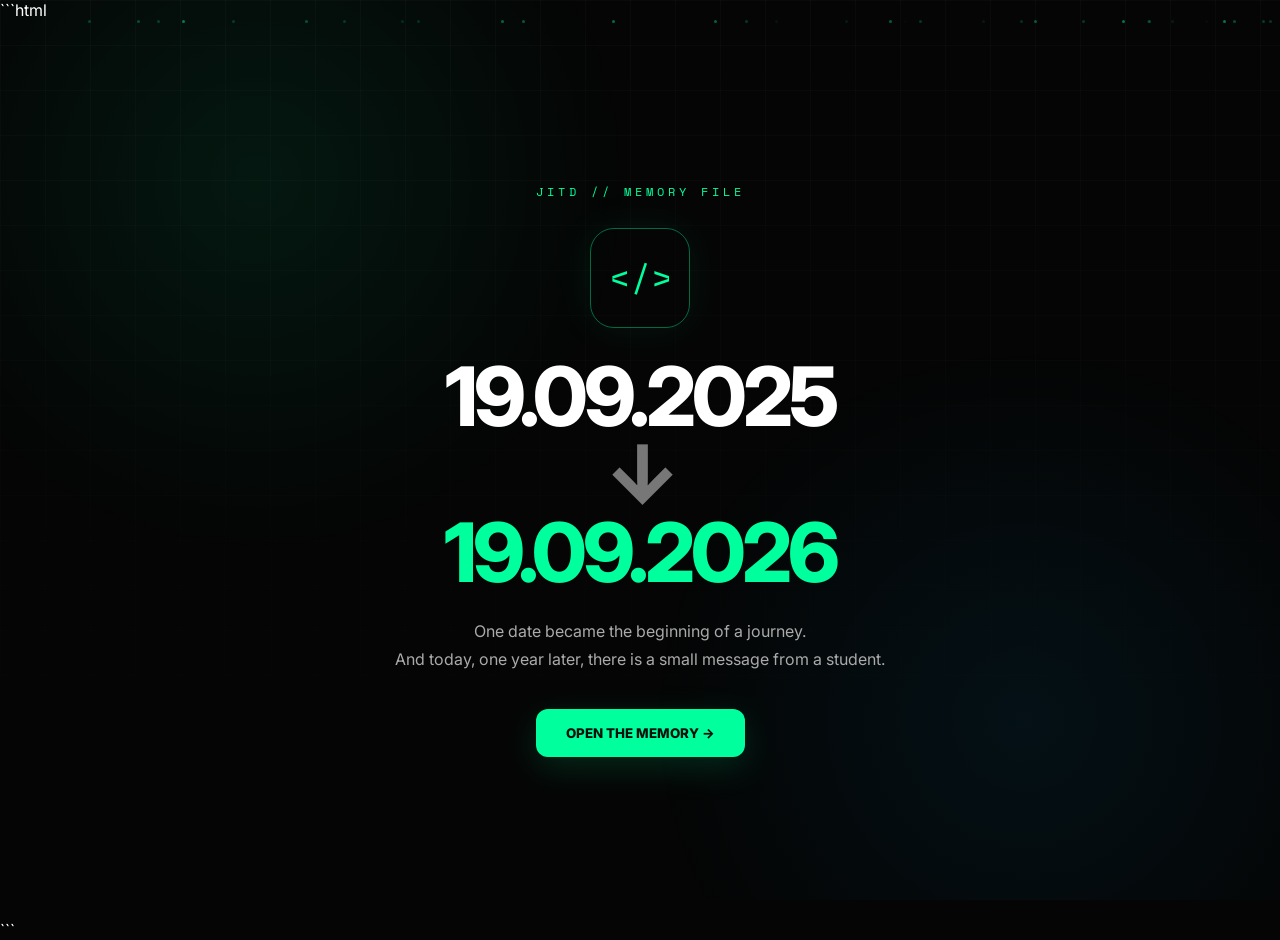
==== index.html @ ffb9a0b2 "Create index.html" ====
```html
<!DOCTYPE html>
<html lang="en">
<head>
<meta charset="UTF-8">
<meta name="viewport" content="width=device-width, initial-scale=1.0">
<meta name="theme-color" content="#050505">
<meta name="description" content="A student letter for Code Blaster — One Year at JITD">

<title>19.09.2025 → 19.09.2026 | Code Blaster</title>

<style>
@import url('https://fonts.googleapis.com/css2?family=Inter:wght@400;500;600;700;800&family=Space+Mono:wght@400;700&display=swap');

*{
    margin:0;
    padding:0;
    box-sizing:border-box;
}

html{
    scroll-behavior:smooth;
}

body{
    min-height:100vh;
    background:#050505;
    color:#fff;
    font-family:Inter, sans-serif;
    overflow-x:hidden;
}

/* BACKGROUND */

body::before{
    content:"";
    position:fixed;
    inset:0;
    background:
        radial-gradient(circle at 20% 20%, rgba(0,255,157,.08), transparent 30%),
        radial-gradient(circle at 80% 80%, rgba(0,180,255,.07), transparent 30%);
    pointer-events:none;
    z-index:-2;
}

.grid{
    position:fixed;
    inset:0;
    background-image:
        linear-gradient(rgba(255,255,255,.025) 1px, transparent 1px),
        linear-gradient(90deg, rgba(255,255,255,.025) 1px, transparent 1px);
    background-size:45px 45px;
    mask-image:linear-gradient(to bottom, black, transparent);
    pointer-events:none;
    z-index:-1;
}

/* PARTICLES */

.particle{
    position:fixed;
    width:3px;
    height:3px;
    background:#00ff9d;
    border-radius:50%;
    opacity:.5;
    animation:float 8s linear infinite;
    pointer-events:none;
}

@keyframes float{
    0%{
        transform:translateY(100vh);
        opacity:0;
    }
    20%{
        opacity:.5;
    }
    80%{
        opacity:.5;
    }
    100%{
        transform:translateY(-10vh);
        opacity:0;
    }
}

/* MAIN */

main{
    min-height:100vh;
    display:flex;
    justify-content:center;
    align-items:center;
    padding:30px 20px;
}

.screen{
    width:100%;
    max-width:850px;
    text-align:center;
    display:none;
    animation:screenIn .7s ease;
}

.screen.active{
    display:block;
}

@keyframes screenIn{
    from{
        opacity:0;
        transform:translateY(25px);
    }
    to{
        opacity:1;
        transform:translateY(0);
    }
}

/* TOP LABEL */

.label{
    font-family:"Space Mono",monospace;
    color:#00ff9d;
    font-size:12px;
    letter-spacing:4px;
    text-transform:uppercase;
    margin-bottom:28px;
}

.date{
    font-family:"Space Mono",monospace;
    font-size:14px;
    color:#aaa;
    margin-top:25px;
}

/* TYPOGRAPHY */

h1{
    font-size:clamp(42px,8vw,82px);
    line-height:.95;
    letter-spacing:-4px;
    font-weight:800;
}

h2{
    font-size:clamp(30px,6vw,58px);
    line-height:1.05;
    letter-spacing:-2px;
}

.highlight{
    color:#00ff9d;
}

.muted{
    color:#777;
}

.subtitle{
    margin:25px auto 35px;
    max-width:600px;
    color:#aaa;
    line-height:1.8;
    font-size:16px;
}

/* CODE SYMBOL */

.code-icon{
    width:100px;
    height:100px;
    margin:0 auto 30px;
    border:1px solid rgba(0,255,157,.4);
    border-radius:24px;
    display:flex;
    align-items:center;
    justify-content:center;
    font-family:"Space Mono",monospace;
    font-size:35px;
    color:#00ff9d;
    box-shadow:0 0 40px rgba(0,255,157,.08);
    animation:pulse 2.5s infinite;
}

@keyframes pulse{
    0%,100%{
        box-shadow:0 0 20px rgba(0,255,157,.05);
    }
    50%{
        box-shadow:0 0 45px rgba(0,255,157,.18);
    }
}

/* BUTTONS */

.buttons{
    display:flex;
    justify-content:center;
    gap:15px;
    flex-wrap:wrap;
}

button{
    font-family:Inter,sans-serif;
    border:none;
    cursor:pointer;
    transition:.25s ease;
}

.primary{
    padding:16px 30px;
    border-radius:12px;
    background:#00ff9d;
    color:#03100b;
    font-weight:800;
    box-shadow:0 10px 35px rgba(0,255,157,.15);
}

.primary:hover{
    transform:translateY(-3px);
    box-shadow:0 15px 45px rgba(0,255,157,.25);
}

.secondary{
    padding:16px 30px;
    border-radius:12px;
    background:#111;
    border:1px solid #292929;
    color:#fff;
    font-weight:600;
}

.secondary:hover{
    transform:translateY(-3px);
    border-color:#00ff9d;
}

/* QUESTION CARD */

.question-card{
    padding:50px 30px;
    border:1px solid #222;
    background:rgba(10,10,10,.75);
    border-radius:28px;
    box-shadow:0 30px 80px rgba(0,0,0,.35);
}

/* TERMINAL */

.terminal{
    max-width:650px;
    margin:30px auto;
    text-align:left;
    background:#090909;
    border:1px solid #222;
    border-radius:16px;
    overflow:hidden;
}

.terminal-top{
    height:38px;
    border-bottom:1px solid #222;
    display:flex;
    align-items:center;
    gap:7px;
    padding:0 14px;
}

.dot{
    width:9px;
    height:9px;
    border-radius:50%;
    background:#333;
}

.terminal-body{
    padding:22px;
    font-family:"Space Mono",monospace;
    font-size:13px;
    line-height:2;
    color:#aaa;
}

.green{
    color:#00ff9d;
}

/* LETTER */

.letter-wrap{
    perspective:1000px;
}

.letter{
    max-width:720px;
    margin:0 auto;
    background:#f4f0e8;
    color:#171717;
    border-radius:5px;
    padding:50px clamp(25px,6vw,65px);
    text-align:left;
    box-shadow:
        0 30px 100px rgba(0,0,0,.6),
        0 0 0 1px rgba(255,255,255,.08);
    position:relative;
    animation:letterOpen 1s ease;
}

@keyframes letterOpen{
    from{
        opacity:0;
        transform:rotateX(12deg) translateY(40px);
    }
    to{
        opacity:1;
        transform:rotateX(0) translateY(0);
    }
}

.letter::before{
    content:"";
    position:absolute;
    inset:10px;
    border:1px solid rgba(0,0,0,.08);
    pointer-events:none;
}

.letter-header{
    display:flex;
    justify-content:space-between;
    gap:20px;
    border-bottom:1px solid #ccc;
    padding-bottom:20px;
    margin-bottom:28px;
    font-family:"Space Mono",monospace;
    font-size:11px;
    color:#777;
}

.letter h3{
    font-family:"Space Mono",monospace;
    font-size:22px;
    margin-bottom:28px;
}

.letter p{
    font-family:Georgia,serif;
    font-size:17px;
    line-height:1.9;
    margin-bottom:20px;
}

.signature{
    margin-top:35px;
    font-family:"Space Mono",monospace;
    font-size:13px;
}

.signature strong{
    display:block;
    margin-top:8px;
    font-size:17px;
}

/* TIMELINE */

.timeline{
    max-width:650px;
    margin:35px auto;
    text-align:left;
}

.timeline-item{
    position:relative;
    padding:0 0 35px 35px;
    border-left:1px solid #333;
}

.timeline-item:last-child{
    border-left:1px solid transparent;
}

.timeline-item::before{
    content:"";
    position:absolute;
    width:9px;
    height:9px;
    border-radius:50%;
    background:#00ff9d;
    left:-5px;
    top:4px;
    box-shadow:0 0 15px rgba(0,255,157,.5);
}

.timeline-date{
    font-family:"Space Mono",monospace;
    color:#00ff9d;
    font-size:12px;
    margin-bottom:8px;
}

.timeline-title{
    font-size:20px;
    font-weight:700;
    margin-bottom:8px;
}

.timeline-text{
    color:#888;
    line-height:1.7;
}

/* FINAL */

.final-number{
    font-family:"Space Mono",monospace;
    font-size:clamp(80px,18vw,180px);
    font-weight:700;
    line-height:.8;
    color:#00ff9d;
    text-shadow:0 0 50px rgba(0,255,157,.15);
    animation:numberPulse 2s infinite;
}

@keyframes numberPulse{
    0%,100%{transform:scale(1);}
    50%{transform:scale(1.03);}
}

.footer-note{
    margin-top:35px;
    color:#555;
    font-family:"Space Mono",monospace;
    font-size:11px;
}

/* TOAST */

.toast{
    position:fixed;
    left:50%;
    bottom:30px;
    transform:translate(-50%,20px);
    background:#111;
    border:1px solid #333;
    padding:12px 18px;
    border-radius:10px;
    font-size:13px;
    opacity:0;
    pointer-events:none;
    transition:.3s;
    z-index:20;
}

.toast.show{
    opacity:1;
    transform:translate(-50%,0);
}

/* MOBILE */

@media(max-width:600px){

    main{
        padding:25px 15px;
    }

    h1{
        letter-spacing:-2px;
    }

    .question-card{
        padding:35px 18px;
    }

    .letter{
        padding:35px 22px;
    }

    .letter p{
        font-size:16px;
    }

    .letter-header{
        flex-direction:column;
        gap:8px;
    }

    .buttons button{
        width:100%;
        max-width:280px;
    }
}
</style>
</head>

<body>

<div class="grid"></div>

<!-- PARTICLES -->
<div id="particles"></div>

<main>

<!-- SCREEN 1 -->

<section class="screen active" id="screen1">

    <div class="label">JITD // MEMORY FILE</div>

    <div class="code-icon">&lt;/&gt;</div>

    <h1>
        19.09.2025
        <br>
        <span class="muted">↓</span>
        <br>
        <span class="highlight">19.09.2026</span>
    </h1>

    <p class="subtitle">
        One date became the beginning of a journey.
        <br>
        And today, one year later, there is a small message
        from a student.
    </p>

    <button class="primary" onclick="goTo(2)">
        OPEN THE MEMORY →
    </button>

</section>


<!-- SCREEN 2 -->

<section class="screen" id="screen2">

    <div class="label">MEMORY CHECK</div>

    <div class="question-card">

        <div class="code-icon" style="width:75px;height:75px;font-size:27px;">
            ?
        </div>

        <h2>
            Do you remember
            <span class="highlight">this date?</span>
        </h2>

        <p class="subtitle">
            September 19, 2025.
            <br>
            Something important started at JITD.
        </p>

        <div class="buttons">

            <button class="primary" onclick="rememberYes()">
                YES, I REMEMBER
            </button>

            <button class="secondary" onclick="rememberNo()">
                NOT SURE 😅
            </button>

        </div>

    </div>

</section>


<!-- SCREEN 3 -->

<section class="screen" id="screen3">

    <div class="label">SYSTEM LOG // 001</div>

    <div class="terminal">

        <div class="terminal-top">
            <span class="dot"></span>
            <span class="dot"></span>
            <span class="dot"></span>
        </div>

        <div class="terminal-body">

            <div>
                <span class="green">></span>
                Initializing memory...
            </div>

            <div>
                <span class="green">></span>
                Date detected: 19.09.2025
            </div>

            <div>
                <span class="green">></span>
                Location: JITD
            </div>

            <div>
                <span class="green">></span>
                Mentor detected: Code Blaster
            </div>

            <div>
                <span class="green">></span>
                Journey status: <span class="green">STARTED</span>
            </div>

        </div>

    </div>

    <h2>
        One year ago...
    </h2>

    <p class="subtitle">
        Code, questions, projects, mistakes,
        debugging, learning and countless little moments
        became part of the journey.
    </p>

    <button class="primary" onclick="goTo(4)">
        CONTINUE →
    </button>

</section>


<!-- SCREEN 4 -->

<section class="screen" id="screen4">

    <div class="label">ONE YEAR LATER</div>

    <div class="question-card">

        <h2>
            Can you believe
            <span class="highlight">it's been one year?</span>
        </h2>

        <p class="subtitle">
            365 days.
            <br>
            A lot of code.
            <br>
            A lot of learning.
            <br>
            And many memories.
        </p>

        <div class="buttons">

            <button class="primary" onclick="goTo(5)">
                YES ✨
            </button>

            <button class="secondary" onclick="oneYearNo()">
                NO WAY 😳
            </button>

        </div>

    </div>

</section>


<!-- SCREEN 5 -->

<section class="screen" id="screen5">

    <div class="label">THE REAL QUESTION</div>

    <div class="question-card">

        <div class="code-icon" style="border-radius:50%;">
            ✨
        </div>

        <h2>
            Do you know what
            <span class="highlight">one year of guidance</span>
            can mean to a student?
        </h2>

        <p class="subtitle">
            Maybe the answer is easier to show
            than to explain.
        </p>

        <button class="primary" onclick="openLetter()">
            LET ME SHOW YOU 💌
        </button>

    </div>

</section>


<!-- SCREEN 6 LETTER -->

<section class="screen" id="screen6">

    <div class="label">A LETTER FROM A STUDENT</div>

    <div class="letter-wrap">

        <div class="letter">

            <div class="letter-header">
                <span>JITD / 19.09.2026</span>
                <span>PERSONAL MESSAGE</span>
            </div>

            <h3>Dear Sir,</h3>

            <p>
                19 September 2025 was just another date
                on the calendar.
            </p>

            <p>
                But for some of us at JITD, it became
                the beginning of a journey.
            </p>

            <p>
                Today marks one year since you came to JITD,
                and I wanted to pause for a moment and say
                something that a simple “Thank You” cannot
                completely express.
            </p>

            <p>
                As a student, I have learned more than
                just code.
            </p>

            <p>
                I have learned to try again when something
                doesn't work, to ask questions without being
                afraid, to build instead of only thinking,
                and to believe that even a beginner can
                create something meaningful.
            </p>

            <p>
                Your guidance, encouragement, and the way
                you push students to learn and do better
                have made this year memorable.
            </p>

            <p>
                I may not remember every line of code I
                wrote this year.
                <br>
                But I will remember the people who encouraged
                me to keep writing it.
            </p>

            <p>
                Thank you for being a mentor, a guide,
                and someone who made learning feel possible.
            </p>

            <p>
                One year at JITD.
                <br>
                Many lessons.
                <br>
                Many memories.
                <br>
                And hopefully, many more lines of code
                to come.
            </p>

            <div class="signature">
                With respect and gratitude,
                <strong>Your Student,</strong>
                <strong style="color:#111;">Maha 💙</strong>
            </div>

        </div>

    </div>

    <br><br>

    <button class="primary" onclick="goTo(7)">
        ONE MORE THING →
    </button>

</section>


<!-- SCREEN 7 TIMELINE -->

<section class="screen" id="screen7">

    <div class="label">THE JOURNEY</div>

    <h2>
        One year.
        <span class="highlight">Many moments.</span>
    </h2>

    <div class="timeline">

        <div class="timeline-item">

            <div class="timeline-date">
                19.09.2025
            </div>

            <div class="timeline-title">
                The Beginning
            </div>

            <div class="timeline-text">
                A new chapter started at JITD.
                A student met a mentor who would become
                part of the learning journey.
            </div>

        </div>


        <div class="timeline-item">

            <div class="timeline-date">
                ALONG THE WAY
            </div>

            <div class="timeline-title">
                Learn. Build. Debug. Repeat.
            </div>

            <div class="timeline-text">
                Projects, questions, mistakes, experiments
                and the little victories that come after
                finally making something work.
            </div>

        </div>


        <div class="timeline-item">

            <div class="timeline-date">
                19.09.2026
            </div>

            <div class="timeline-title">
                One Year Complete
            </div>

            <div class="timeline-text">
                The first chapter is complete.
                But the learning journey continues.
            </div>

        </div>

    </div>

    <button class="primary" onclick="goTo(8)">
        REVEAL THE LAST MESSAGE →
    </button>

</section>


<!-- SCREEN 8 FINAL -->

<section class="screen" id="screen8">

    <div class="label">MISSION COMPLETE</div>

    <div class="final-number">
        1
    </div>

    <h2 style="margin-top:25px;">
        YEAR
        <span class="highlight">COMPLETE.</span>
    </h2>

    <p class="subtitle">

        19.09.2025
        <br>
        ↓
        <br>
        19.09.2026

    </p>

    <div class="terminal">

        <div class="terminal-body">

            <div>
                <span class="green">[✓]</span>
                365 days of learning
            </div>

            <div>
                <span class="green">[✓]</span>
                Countless lines of code
            </div>

            <div>
                <span class="green">[✓]</span>
                Many lessons
            </div>

            <div>
                <span class="green">[✓]</span>
                Many memories
            </div>

            <div>
                <span class="green">[✓]</span>
                One unforgettable journey
            </div>

        </div>

    </div>

    <h2 style="margin-top:40px;">
        CODE BLASTER <span class="highlight">✨</span>
    </h2>

    <p class="subtitle">

        This isn't just a website.
        <br><br>
        It's one student's little way of saying
        <br>
        <strong style="color:#fff;">Thank You.</strong>

    </p>

    <div class="footer-note">
        MADE WITH CODE + GRATITUDE
        <br><br>
        19.09.2026
    </div>

</section>

</main>


<div class="toast" id="toast"></div>


<script>

/* SCREEN CONTROL */

function goTo(number){

    document.querySelectorAll(".screen").forEach(screen=>{
        screen.classList.remove("active");
    });

    const next = document.getElementById("screen" + number);

    if(next){
        next.classList.add("active");
        window.scrollTo({
            top:0,
            behavior:"smooth"
        });
    }
}


/* YES MEMORY */

function rememberYes(){

    showToast("Memory confirmed ✓");

    setTimeout(()=>{
        goTo(3);
    },700);

}


/* NOT SURE */

function rememberNo(){

    const messages = [
        "Think again... 😄",
        "19 September 2025 👀",
        "Something special happened at JITD...",
        "Okay... here's a clue: CODE 💻",
        "One last chance 😌"
    ];

    const random =
        messages[Math.floor(Math.random()*messages.length)];

    showToast(random);

}


/* ONE YEAR NO */

function oneYearNo(){

    showToast("YES WAY! 😄 One whole year!");

    setTimeout(()=>{
        goTo(5);
    },900);

}


/* LETTER */

function openLetter(){

    goTo(6);

    createConfetti();

}


/* TOAST */

function showToast(message){

    const toast =
        document.getElementById("toast");

    toast.textContent = message;

    toast.classList.add("show");

    setTimeout(()=>{
        toast.classList.remove("show");
    },1800);

}


/* PARTICLES */

function createParticles(){

    const container =
        document.getElementById("particles");

    for(let i=0;i<35;i++){

        const particle =
            document.createElement("div");

        particle.className="particle";

        particle.style.left =
            Math.random()*100+"%";

        particle.style.animationDelay =
            Math.random()*8+"s";

        particle.style.animationDuration =
            (5 + Math.random()*8)+"s";

        particle.style.opacity =
            Math.random()*.5;

        container.appendChild(particle);

    }

}

createParticles();


/* CONFETTI */

function createConfetti(){

    for(let i=0;i<45;i++){

        const piece =
            document.createElement("div");

        piece.style.position="fixed";
        piece.style.width="6px";
        piece.style.height="6px";
        piece.style.background=
            i%2===0 ? "#00ff9d" : "#ffffff";
        piece.style.left=
            Math.random()*100+"vw";
        piece.style.top="-10px";
        piece.style.zIndex="30";
        piece.style.borderRadius="2px";

        document.body.appendChild(piece);

        const duration =
            1500 + Math.random()*2000;

        piece.animate(
            [
                {
                    transform:"translateY(0) rotate(0deg)",
                    opacity:1
                },
                {
                    transform:
                        `translateY(110vh) rotate(${360 + Math.random()*720}deg)`,
                    opacity:0
                }
            ],
            {
                duration:duration,
                easing:"cubic-bezier(.2,.7,.3,1)"
            }
        );

        setTimeout(()=>{
            piece.remove();
        },duration);

    }

}

</script>

</body>
</html>
```
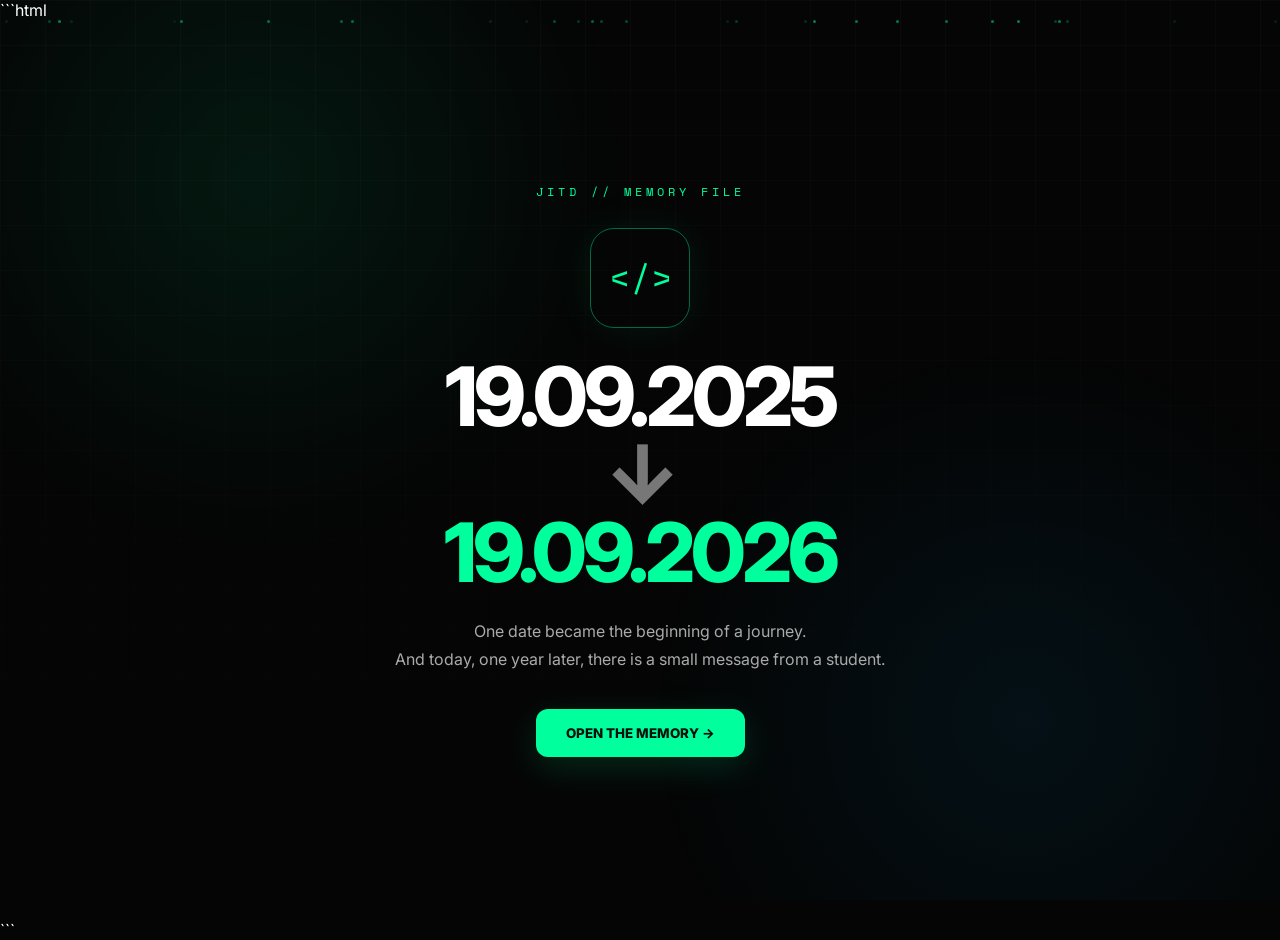
==== commit db4ea17b: "Update personal message and signature in index.html" ====
--- a/index.html
+++ b/index.html
@@ -734,7 +734,7 @@
 
             <p>
                 But for some of us at JITD, it became
-                the beginning of a journey.
+                the beginning of a new journey.
             </p>
 
             <p>
@@ -773,7 +773,7 @@
 
             <p>
                 Thank you for being a mentor, a guide,
-                and someone who made learning feel possible.
+                and someone who made learning(coding) feel possible.
             </p>
 
             <p>
@@ -789,8 +789,8 @@
 
             <div class="signature">
                 With respect and gratitude,
-                <strong>Your Student,</strong>
-                <strong style="color:#111;">Maha 💙</strong>
+                <strong>Your first Student,</strong>
+                <strong style="color:#111;">Mahalakshmi K💙</strong>
             </div>
 
         </div>
@@ -951,7 +951,7 @@
         <br><br>
         It's one student's little way of saying
         <br>
-        <strong style="color:#fff;">Thank You.</strong>
+        <strong style="color:#fff;">Thank You sir.</strong>
 
     </p>
 
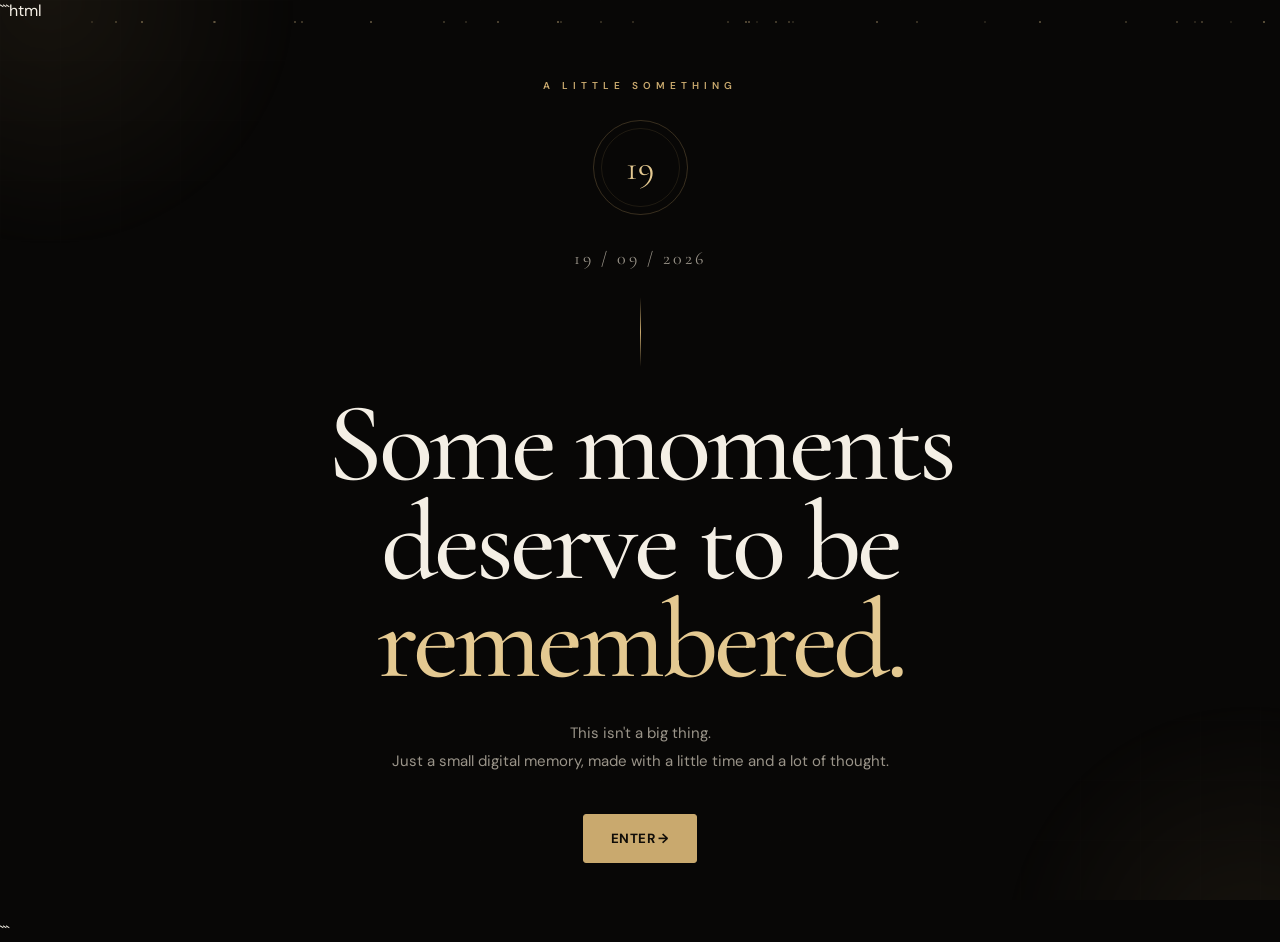
==== commit e9256f22: "Update print statement from 'Hello' to 'Goodbye'" ====
--- a/index.html
+++ b/index.html
@@ -4,13 +4,22 @@
 <head>
 <meta charset="UTF-8">
 <meta name="viewport" content="width=device-width, initial-scale=1.0">
-<meta name="theme-color" content="#050505">
-<meta name="description" content="A student letter for Code Blaster — One Year at JITD">
-
-<title>19.09.2025 → 19.09.2026 | Code Blaster</title>
+<meta name="theme-color" content="#080706">
+
+<title>A Little Something</title>
 
 <style>
-@import url('https://fonts.googleapis.com/css2?family=Inter:wght@400;500;600;700;800&family=Space+Mono:wght@400;700&display=swap');
+@import url('https://fonts.googleapis.com/css2?family=Cormorant+Garamond:wght@400;500;600;700&family=DM+Sans:wght@400;500;600;700&family=Playfair+Display:ital,wght@0,500;1,500&display=swap');
+
+:root{
+    --black:#080706;
+    --black2:#0e0d0b;
+    --gold:#c9a96e;
+    --gold-light:#e4c991;
+    --cream:#f4efe5;
+    --muted:#9a9489;
+    --line:rgba(201,169,110,.25);
+}
 
 *{
     margin:0;
@@ -24,435 +33,687 @@
 
 body{
     min-height:100vh;
-    background:#050505;
-    color:#fff;
-    font-family:Inter, sans-serif;
+    background:var(--black);
+    color:var(--cream);
+    font-family:"DM Sans",sans-serif;
     overflow-x:hidden;
 }
 
-/* BACKGROUND */
-
-body::before{
-    content:"";
+/* =========================
+   BACKGROUND
+========================= */
+
+.background{
     position:fixed;
     inset:0;
-    background:
-        radial-gradient(circle at 20% 20%, rgba(0,255,157,.08), transparent 30%),
-        radial-gradient(circle at 80% 80%, rgba(0,180,255,.07), transparent 30%);
     pointer-events:none;
-    z-index:-2;
+    z-index:-5;
+    overflow:hidden;
+}
+
+.glow{
+    position:absolute;
+    width:500px;
+    height:500px;
+    border-radius:50%;
+    background:radial-gradient(
+        circle,
+        rgba(201,169,110,.08),
+        transparent 70%
+    );
+    filter:blur(10px);
+}
+
+.glow.one{
+    top:-250px;
+    left:-200px;
+}
+
+.glow.two{
+    bottom:-300px;
+    right:-220px;
 }
 
 .grid{
+    position:absolute;
+    inset:0;
+    opacity:.18;
+    background-image:
+        linear-gradient(rgba(255,255,255,.025) 1px,transparent 1px),
+        linear-gradient(90deg,rgba(255,255,255,.025) 1px,transparent 1px);
+    background-size:60px 60px;
+}
+
+/* =========================
+   GOLD DUST
+========================= */
+
+.dust{
     position:fixed;
-    inset:0;
-    background-image:
-        linear-gradient(rgba(255,255,255,.025) 1px, transparent 1px),
-        linear-gradient(90deg, rgba(255,255,255,.025) 1px, transparent 1px);
-    background-size:45px 45px;
-    mask-image:linear-gradient(to bottom, black, transparent);
+    width:2px;
+    height:2px;
+    background:var(--gold-light);
+    border-radius:50%;
+    opacity:.4;
     pointer-events:none;
-    z-index:-1;
-}
-
-/* PARTICLES */
-
-.particle{
-    position:fixed;
-    width:3px;
-    height:3px;
-    background:#00ff9d;
-    border-radius:50%;
-    opacity:.5;
-    animation:float 8s linear infinite;
-    pointer-events:none;
-}
-
-@keyframes float{
-    0%{
-        transform:translateY(100vh);
+    animation:rise linear infinite;
+}
+
+@keyframes rise{
+    from{
+        transform:translateY(110vh);
         opacity:0;
     }
-    20%{
-        opacity:.5;
-    }
-    80%{
-        opacity:.5;
-    }
-    100%{
+
+    15%{
+        opacity:.4;
+    }
+
+    85%{
+        opacity:.35;
+    }
+
+    to{
         transform:translateY(-10vh);
         opacity:0;
     }
 }
 
-/* MAIN */
+/* =========================
+   MAIN
+========================= */
 
 main{
     min-height:100vh;
+    width:100%;
+    display:flex;
+    align-items:center;
+    justify-content:center;
+    padding:40px 20px;
+}
+
+.screen{
+    width:100%;
+    max-width:900px;
+    display:none;
+    text-align:center;
+    animation:appear .8s ease forwards;
+}
+
+.screen.active{
+    display:block;
+}
+
+@keyframes appear{
+    from{
+        opacity:0;
+        transform:translateY(25px);
+    }
+
+    to{
+        opacity:1;
+        transform:translateY(0);
+    }
+}
+
+/* =========================
+   COMMON
+========================= */
+
+.eyebrow{
+    font-size:10px;
+    letter-spacing:5px;
+    text-transform:uppercase;
+    color:var(--gold);
+    margin-bottom:28px;
+    font-weight:600;
+}
+
+.date{
+    font-family:"Cormorant Garamond",serif;
+    color:var(--muted);
+    font-size:18px;
+    letter-spacing:3px;
+}
+
+h1{
+    font-family:"Cormorant Garamond",serif;
+    font-size:clamp(58px,10vw,112px);
+    font-weight:500;
+    line-height:.88;
+    letter-spacing:-4px;
+}
+
+h2{
+    font-family:"Cormorant Garamond",serif;
+    font-size:clamp(40px,7vw,70px);
+    line-height:.98;
+    font-weight:500;
+    letter-spacing:-2px;
+}
+
+.gold{
+    color:var(--gold-light);
+}
+
+.muted{
+    color:#666158;
+}
+
+.description{
+    max-width:600px;
+    margin:28px auto 38px;
+    color:var(--muted);
+    font-size:15px;
+    line-height:1.9;
+}
+
+/* =========================
+   BUTTONS
+========================= */
+
+.buttons{
     display:flex;
     justify-content:center;
     align-items:center;
-    padding:30px 20px;
-}
-
-.screen{
-    width:100%;
-    max-width:850px;
-    text-align:center;
-    display:none;
-    animation:screenIn .7s ease;
-}
-
-.screen.active{
-    display:block;
-}
-
-@keyframes screenIn{
-    from{
-        opacity:0;
-        transform:translateY(25px);
-    }
-    to{
-        opacity:1;
-        transform:translateY(0);
-    }
-}
-
-/* TOP LABEL */
-
-.label{
-    font-family:"Space Mono",monospace;
-    color:#00ff9d;
-    font-size:12px;
-    letter-spacing:4px;
-    text-transform:uppercase;
-    margin-bottom:28px;
-}
-
-.date{
-    font-family:"Space Mono",monospace;
-    font-size:14px;
-    color:#aaa;
-    margin-top:25px;
-}
-
-/* TYPOGRAPHY */
-
-h1{
-    font-size:clamp(42px,8vw,82px);
-    line-height:.95;
-    letter-spacing:-4px;
-    font-weight:800;
-}
-
-h2{
-    font-size:clamp(30px,6vw,58px);
-    line-height:1.05;
-    letter-spacing:-2px;
-}
-
-.highlight{
-    color:#00ff9d;
-}
-
-.muted{
-    color:#777;
-}
-
-.subtitle{
-    margin:25px auto 35px;
-    max-width:600px;
-    color:#aaa;
-    line-height:1.8;
-    font-size:16px;
-}
-
-/* CODE SYMBOL */
-
-.code-icon{
-    width:100px;
-    height:100px;
-    margin:0 auto 30px;
-    border:1px solid rgba(0,255,157,.4);
-    border-radius:24px;
+    gap:14px;
+    flex-wrap:wrap;
+}
+
+button{
+    font-family:"DM Sans",sans-serif;
+    cursor:pointer;
+    transition:.3s ease;
+}
+
+.btn-main{
+    background:var(--gold);
+    color:#100d08;
+    border:1px solid var(--gold);
+    padding:15px 27px;
+    border-radius:3px;
+    font-weight:700;
+    letter-spacing:.4px;
+}
+
+.btn-main:hover{
+    background:var(--gold-light);
+    transform:translateY(-3px);
+    box-shadow:0 15px 40px rgba(201,169,110,.15);
+}
+
+.btn-outline{
+    background:transparent;
+    color:var(--cream);
+    border:1px solid #3b3730;
+    padding:15px 27px;
+    border-radius:3px;
+    font-weight:500;
+}
+
+.btn-outline:hover{
+    border-color:var(--gold);
+    color:var(--gold-light);
+    transform:translateY(-3px);
+}
+
+/* =========================
+   OPENING
+========================= */
+
+.opening-symbol{
+    width:95px;
+    height:95px;
+    border:1px solid var(--line);
+    border-radius:50%;
     display:flex;
     align-items:center;
     justify-content:center;
-    font-family:"Space Mono",monospace;
+    margin:0 auto 32px;
+    position:relative;
+}
+
+.opening-symbol::before{
+    content:"";
+    position:absolute;
+    inset:7px;
+    border:1px solid rgba(201,169,110,.12);
+    border-radius:50%;
+}
+
+.opening-symbol span{
+    font-family:"Cormorant Garamond",serif;
+    color:var(--gold-light);
     font-size:35px;
-    color:#00ff9d;
-    box-shadow:0 0 40px rgba(0,255,157,.08);
-    animation:pulse 2.5s infinite;
-}
-
-@keyframes pulse{
-    0%,100%{
-        box-shadow:0 0 20px rgba(0,255,157,.05);
-    }
-    50%{
-        box-shadow:0 0 45px rgba(0,255,157,.18);
-    }
-}
-
-/* BUTTONS */
-
-.buttons{
-    display:flex;
-    justify-content:center;
-    gap:15px;
-    flex-wrap:wrap;
-}
-
-button{
-    font-family:Inter,sans-serif;
-    border:none;
-    cursor:pointer;
-    transition:.25s ease;
-}
-
-.primary{
-    padding:16px 30px;
-    border-radius:12px;
-    background:#00ff9d;
-    color:#03100b;
-    font-weight:800;
-    box-shadow:0 10px 35px rgba(0,255,157,.15);
-}
-
-.primary:hover{
-    transform:translateY(-3px);
-    box-shadow:0 15px 45px rgba(0,255,157,.25);
-}
-
-.secondary{
-    padding:16px 30px;
-    border-radius:12px;
-    background:#111;
-    border:1px solid #292929;
-    color:#fff;
-    font-weight:600;
-}
-
-.secondary:hover{
-    transform:translateY(-3px);
-    border-color:#00ff9d;
-}
-
-/* QUESTION CARD */
-
-.question-card{
-    padding:50px 30px;
-    border:1px solid #222;
-    background:rgba(10,10,10,.75);
-    border-radius:28px;
-    box-shadow:0 30px 80px rgba(0,0,0,.35);
-}
-
-/* TERMINAL */
-
-.terminal{
+}
+
+.opening-line{
+    width:1px;
+    height:70px;
+    background:linear-gradient(
+        to bottom,
+        transparent,
+        var(--gold),
+        transparent
+    );
+    margin:28px auto;
+}
+
+/* =========================
+   CARD
+========================= */
+
+.card{
+    max-width:720px;
+    margin:auto;
+    padding:55px 35px;
+    border:1px solid #29251f;
+    background:
+        linear-gradient(
+            145deg,
+            rgba(255,255,255,.025),
+            rgba(255,255,255,.005)
+        );
+    position:relative;
+}
+
+.card::before,
+.card::after{
+    content:"";
+    position:absolute;
+    width:28px;
+    height:28px;
+}
+
+.card::before{
+    top:-1px;
+    left:-1px;
+    border-top:1px solid var(--gold);
+    border-left:1px solid var(--gold);
+}
+
+.card::after{
+    bottom:-1px;
+    right:-1px;
+    border-bottom:1px solid var(--gold);
+    border-right:1px solid var(--gold);
+}
+
+/* =========================
+   QUESTION
+========================= */
+
+.question-mark{
+    font-family:"Cormorant Garamond",serif;
+    color:var(--gold);
+    font-size:55px;
+    margin-bottom:20px;
+}
+
+.small-note{
+    font-size:11px;
+    color:#625e57;
+    letter-spacing:2px;
+    margin-top:25px;
+}
+
+/* =========================
+   TERMINAL / MEMORY LOG
+========================= */
+
+.log{
     max-width:650px;
-    margin:30px auto;
+    margin:35px auto;
+    background:#0b0a09;
+    border:1px solid #29251f;
     text-align:left;
-    background:#090909;
-    border:1px solid #222;
-    border-radius:16px;
-    overflow:hidden;
-}
-
-.terminal-top{
-    height:38px;
-    border-bottom:1px solid #222;
+}
+
+.log-head{
+    padding:12px 16px;
+    border-bottom:1px solid #24211c;
     display:flex;
     align-items:center;
-    gap:7px;
-    padding:0 14px;
-}
-
-.dot{
+    justify-content:space-between;
+}
+
+.log-title{
+    font-family:monospace;
+    font-size:10px;
+    color:#706b62;
+    letter-spacing:1px;
+}
+
+.log-dot{
+    width:7px;
+    height:7px;
+    background:var(--gold);
+    border-radius:50%;
+    box-shadow:0 0 12px rgba(201,169,110,.5);
+}
+
+.log-body{
+    padding:23px;
+    font-family:"Courier New",monospace;
+    font-size:12px;
+    line-height:2.2;
+    color:#878176;
+}
+
+.log-body span{
+    color:var(--gold-light);
+}
+
+/* =========================
+   ENVELOPE
+========================= */
+
+.envelope-area{
+    height:300px;
+    display:flex;
+    align-items:center;
+    justify-content:center;
+    margin:15px 0 20px;
+}
+
+.envelope{
+    width:min(440px,90vw);
+    height:260px;
+    position:relative;
+    cursor:pointer;
+    transition:.4s ease;
+}
+
+.envelope:hover{
+    transform:translateY(-6px);
+}
+
+.envelope-back{
+    position:absolute;
+    inset:20px 0 0;
+    background:#181510;
+    border:1px solid #4b402e;
+}
+
+.envelope-paper{
+    position:absolute;
+    left:8%;
+    right:8%;
+    bottom:5%;
+    height:82%;
+    background:#f3eee4;
+    color:#211e18;
+    transform:translateY(18%);
+    transition:.9s cubic-bezier(.2,.8,.2,1);
+    padding:25px;
+    text-align:left;
+    z-index:2;
+    box-shadow:0 15px 35px rgba(0,0,0,.3);
+}
+
+.envelope.open .envelope-paper{
+    transform:translateY(-25%);
+}
+
+.paper-title{
+    font-family:"Cormorant Garamond",serif;
+    font-size:25px;
+}
+
+.paper-small{
+    margin-top:8px;
+    font-size:9px;
+    color:#777;
+    letter-spacing:2px;
+}
+
+.envelope-front{
+    position:absolute;
+    inset:20px 0 0;
+    background:#211d17;
+    border:1px solid #594b35;
+    z-index:4;
+    clip-path:polygon(0 0,50% 48%,100% 0,100% 100%,0 100%);
+}
+
+.envelope-flap{
+    position:absolute;
+    left:0;
+    right:0;
+    top:20px;
+    height:130px;
+    background:#292319;
+    border:1px solid #594b35;
+    clip-path:polygon(0 0,50% 100%,100% 0);
+    transform-origin:top;
+    transition:.8s ease;
+    z-index:5;
+}
+
+.envelope.open .envelope-flap{
+    transform:rotateX(180deg);
+    opacity:.4;
+}
+
+.seal{
+    position:absolute;
+    width:46px;
+    height:46px;
+    border-radius:50%;
+    background:var(--gold);
+    color:#15110a;
+    display:flex;
+    align-items:center;
+    justify-content:center;
+    left:50%;
+    top:125px;
+    transform:translateX(-50%);
+    z-index:6;
+    font-family:"Cormorant Garamond",serif;
+    font-size:20px;
+}
+
+/* =========================
+   LETTER
+========================= */
+
+.letter{
+    max-width:760px;
+    margin:0 auto;
+    background:#f1ece2;
+    color:#25211b;
+    text-align:left;
+    padding:55px clamp(25px,7vw,70px);
+    position:relative;
+    box-shadow:0 35px 90px rgba(0,0,0,.45);
+    animation:letterIn 1s ease;
+}
+
+@keyframes letterIn{
+    from{
+        opacity:0;
+        transform:scale(.96) translateY(25px);
+    }
+
+    to{
+        opacity:1;
+        transform:scale(1) translateY(0);
+    }
+}
+
+.letter::before{
+    content:"";
+    position:absolute;
+    inset:12px;
+    border:1px solid rgba(60,50,35,.12);
+}
+
+.letter-top{
+    display:flex;
+    justify-content:space-between;
+    gap:15px;
+    border-bottom:1px solid #d3cbbb;
+    padding-bottom:18px;
+    margin-bottom:30px;
+    font-size:9px;
+    letter-spacing:2px;
+    color:#827a6d;
+    text-transform:uppercase;
+}
+
+.letter h3{
+    font-family:"Cormorant Garamond",serif;
+    font-size:30px;
+    font-weight:600;
+    margin-bottom:25px;
+}
+
+.letter p{
+    font-family:"Cormorant Garamond",serif;
+    font-size:20px;
+    line-height:1.65;
+    margin-bottom:18px;
+}
+
+.letter-sign{
+    margin-top:35px;
+    padding-top:22px;
+    border-top:1px solid #d3cbbb;
+    font-family:"Cormorant Garamond",serif;
+    font-size:18px;
+}
+
+.letter-sign strong{
+    display:block;
+    font-size:25px;
+    margin-top:5px;
+}
+
+/* =========================
+   TIMELINE
+========================= */
+
+.timeline{
+    max-width:650px;
+    margin:45px auto;
+    text-align:left;
+}
+
+.timeline-item{
+    padding:0 0 40px 35px;
+    margin-left:8px;
+    border-left:1px solid #383329;
+    position:relative;
+}
+
+.timeline-item:last-child{
+    border-left-color:transparent;
+}
+
+.timeline-item::before{
+    content:"";
+    position:absolute;
+    left:-5px;
+    top:2px;
     width:9px;
     height:9px;
     border-radius:50%;
-    background:#333;
-}
-
-.terminal-body{
-    padding:22px;
-    font-family:"Space Mono",monospace;
-    font-size:13px;
-    line-height:2;
-    color:#aaa;
-}
-
-.green{
-    color:#00ff9d;
-}
-
-/* LETTER */
-
-.letter-wrap{
-    perspective:1000px;
-}
-
-.letter{
-    max-width:720px;
-    margin:0 auto;
-    background:#f4f0e8;
-    color:#171717;
-    border-radius:5px;
-    padding:50px clamp(25px,6vw,65px);
-    text-align:left;
-    box-shadow:
-        0 30px 100px rgba(0,0,0,.6),
-        0 0 0 1px rgba(255,255,255,.08);
+    background:var(--gold);
+    box-shadow:0 0 15px rgba(201,169,110,.25);
+}
+
+.timeline-date{
+    color:var(--gold);
+    font-family:monospace;
+    font-size:10px;
+    letter-spacing:2px;
+    margin-bottom:8px;
+}
+
+.timeline-title{
+    font-family:"Cormorant Garamond",serif;
+    font-size:27px;
+    margin-bottom:6px;
+}
+
+.timeline-text{
+    color:#898278;
+    line-height:1.8;
+    font-size:14px;
+}
+
+/* =========================
+   FINAL
+========================= */
+
+.final-ring{
+    width:210px;
+    height:210px;
+    margin:0 auto 35px;
+    border:1px solid var(--line);
+    border-radius:50%;
+    display:flex;
+    align-items:center;
+    justify-content:center;
     position:relative;
-    animation:letterOpen 1s ease;
-}
-
-@keyframes letterOpen{
-    from{
-        opacity:0;
-        transform:rotateX(12deg) translateY(40px);
-    }
-    to{
-        opacity:1;
-        transform:rotateX(0) translateY(0);
-    }
-}
-
-.letter::before{
+}
+
+.final-ring::before{
     content:"";
     position:absolute;
-    inset:10px;
-    border:1px solid rgba(0,0,0,.08);
-    pointer-events:none;
-}
-
-.letter-header{
-    display:flex;
-    justify-content:space-between;
-    gap:20px;
-    border-bottom:1px solid #ccc;
-    padding-bottom:20px;
-    margin-bottom:28px;
-    font-family:"Space Mono",monospace;
-    font-size:11px;
-    color:#777;
-}
-
-.letter h3{
-    font-family:"Space Mono",monospace;
-    font-size:22px;
-    margin-bottom:28px;
-}
-
-.letter p{
-    font-family:Georgia,serif;
-    font-size:17px;
+    inset:13px;
+    border:1px solid rgba(201,169,110,.12);
+    border-radius:50%;
+}
+
+.final-one{
+    font-family:"Cormorant Garamond",serif;
+    font-size:130px;
+    line-height:1;
+    color:var(--gold-light);
+    font-weight:500;
+}
+
+.final-message{
+    max-width:620px;
+    margin:25px auto;
+    color:#aaa398;
     line-height:1.9;
-    margin-bottom:20px;
-}
-
-.signature{
-    margin-top:35px;
-    font-family:"Space Mono",monospace;
-    font-size:13px;
-}
-
-.signature strong{
+    font-size:15px;
+}
+
+.signature-final{
+    margin-top:40px;
+    color:#6f695f;
+    font-size:10px;
+    letter-spacing:3px;
+    text-transform:uppercase;
+}
+
+.signature-final span{
     display:block;
-    margin-top:8px;
-    font-size:17px;
-}
-
-/* TIMELINE */
-
-.timeline{
-    max-width:650px;
-    margin:35px auto;
-    text-align:left;
-}
-
-.timeline-item{
-    position:relative;
-    padding:0 0 35px 35px;
-    border-left:1px solid #333;
-}
-
-.timeline-item:last-child{
-    border-left:1px solid transparent;
-}
-
-.timeline-item::before{
-    content:"";
-    position:absolute;
-    width:9px;
-    height:9px;
-    border-radius:50%;
-    background:#00ff9d;
-    left:-5px;
-    top:4px;
-    box-shadow:0 0 15px rgba(0,255,157,.5);
-}
-
-.timeline-date{
-    font-family:"Space Mono",monospace;
-    color:#00ff9d;
-    font-size:12px;
-    margin-bottom:8px;
-}
-
-.timeline-title{
-    font-size:20px;
-    font-weight:700;
-    margin-bottom:8px;
-}
-
-.timeline-text{
-    color:#888;
-    line-height:1.7;
-}
-
-/* FINAL */
-
-.final-number{
-    font-family:"Space Mono",monospace;
-    font-size:clamp(80px,18vw,180px);
-    font-weight:700;
-    line-height:.8;
-    color:#00ff9d;
-    text-shadow:0 0 50px rgba(0,255,157,.15);
-    animation:numberPulse 2s infinite;
-}
-
-@keyframes numberPulse{
-    0%,100%{transform:scale(1);}
-    50%{transform:scale(1.03);}
-}
-
-.footer-note{
-    margin-top:35px;
-    color:#555;
-    font-family:"Space Mono",monospace;
-    font-size:11px;
-}
-
-/* TOAST */
+    color:var(--gold);
+    margin-top:10px;
+}
+
+/* =========================
+   TOAST
+========================= */
 
 .toast{
     position:fixed;
     left:50%;
     bottom:30px;
-    transform:translate(-50%,20px);
-    background:#111;
-    border:1px solid #333;
+    transform:translate(-50%,25px);
     padding:12px 18px;
-    border-radius:10px;
-    font-size:13px;
+    background:#17140f;
+    border:1px solid #4b402e;
+    color:var(--cream);
+    font-size:12px;
     opacity:0;
     pointer-events:none;
-    transition:.3s;
-    z-index:20;
+    transition:.35s ease;
+    z-index:100;
 }
 
 .toast.show{
@@ -460,161 +721,203 @@
     transform:translate(-50%,0);
 }
 
-/* MOBILE */
+/* =========================
+   MOBILE
+========================= */
 
 @media(max-width:600px){
 
     main{
-        padding:25px 15px;
+        padding:30px 14px;
     }
 
     h1{
+        font-size:58px;
         letter-spacing:-2px;
     }
 
-    .question-card{
-        padding:35px 18px;
+    h2{
+        font-size:43px;
+    }
+
+    .description{
+        font-size:14px;
+    }
+
+    .card{
+        padding:40px 20px;
     }
 
     .letter{
-        padding:35px 22px;
+        padding:40px 25px;
     }
 
     .letter p{
-        font-size:16px;
-    }
-
-    .letter-header{
+        font-size:18px;
+    }
+
+    .letter-top{
         flex-direction:column;
-        gap:8px;
+    }
+
+    .buttons{
+        flex-direction:column;
     }
 
     .buttons button{
         width:100%;
         max-width:280px;
     }
+
+    .envelope-area{
+        height:270px;
+    }
 }
 </style>
 </head>
 
 <body>
 
-<div class="grid"></div>
-
-<!-- PARTICLES -->
-<div id="particles"></div>
+<div class="background">
+    <div class="glow one"></div>
+    <div class="glow two"></div>
+    <div class="grid"></div>
+</div>
+
+<div id="dust"></div>
+
 
 <main>
 
-<!-- SCREEN 1 -->
+<!-- ==================================================
+     SCREEN 1 — OPENING
+================================================== -->
 
 <section class="screen active" id="screen1">
 
-    <div class="label">JITD // MEMORY FILE</div>
-
-    <div class="code-icon">&lt;/&gt;</div>
+    <div class="eyebrow">
+        A LITTLE SOMETHING
+    </div>
+
+    <div class="opening-symbol">
+        <span>19</span>
+    </div>
+
+    <div class="date">
+        19 / 09 / 2026
+    </div>
+
+    <div class="opening-line"></div>
 
     <h1>
-        19.09.2025
+        Some moments
         <br>
-        <span class="muted">↓</span>
+        deserve to be
         <br>
-        <span class="highlight">19.09.2026</span>
+        <span class="gold">remembered.</span>
     </h1>
 
-    <p class="subtitle">
-        One date became the beginning of a journey.
+    <p class="description">
+        This isn't a big thing.
         <br>
-        And today, one year later, there is a small message
-        from a student.
+        Just a small digital memory,
+        made with a little time and a lot of thought.
     </p>
 
-    <button class="primary" onclick="goTo(2)">
-        OPEN THE MEMORY →
+    <button class="btn-main" onclick="goTo(2)">
+        ENTER →
     </button>
 
 </section>
 
 
-<!-- SCREEN 2 -->
+<!-- ==================================================
+     SCREEN 2 — QUESTION
+================================================== -->
 
 <section class="screen" id="screen2">
 
-    <div class="label">MEMORY CHECK</div>
-
-    <div class="question-card">
-
-        <div class="code-icon" style="width:75px;height:75px;font-size:27px;">
-            ?
-        </div>
+    <div class="eyebrow">
+        MEMORY CHECK
+    </div>
+
+    <div class="card">
+
+        <div class="question-mark">?</div>
 
         <h2>
             Do you remember
-            <span class="highlight">this date?</span>
+            <br>
+            <span class="gold">19.09.2025?</span>
         </h2>
 
-        <p class="subtitle">
-            September 19, 2025.
+        <p class="description">
+            Take a second.
             <br>
-            Something important started at JITD.
+            You might remember what happened next.
         </p>
 
         <div class="buttons">
 
-            <button class="primary" onclick="rememberYes()">
-                YES, I REMEMBER
+            <button class="btn-main" onclick="yesRemember()">
+                YES, I DO
             </button>
 
-            <button class="secondary" onclick="rememberNo()">
-                NOT SURE 😅
+            <button class="btn-outline" onclick="notSure()">
+                NOT SURE
             </button>
 
         </div>
 
+        <div class="small-note">
+            MEMORY FILE // 001
+        </div>
+
     </div>
 
 </section>
 
 
-<!-- SCREEN 3 -->
+<!-- ==================================================
+     SCREEN 3 — REVEAL
+================================================== -->
 
 <section class="screen" id="screen3">
 
-    <div class="label">SYSTEM LOG // 001</div>
-
-    <div class="terminal">
-
-        <div class="terminal-top">
-            <span class="dot"></span>
-            <span class="dot"></span>
-            <span class="dot"></span>
+    <div class="eyebrow">
+        MEMORY FOUND
+    </div>
+
+    <div class="log">
+
+        <div class="log-head">
+            <div class="log-title">
+                MEMORY_LOG.TXT
+            </div>
+
+            <div class="log-dot"></div>
         </div>
 
-        <div class="terminal-body">
+        <div class="log-body">
 
             <div>
-                <span class="green">></span>
-                Initializing memory...
+                &gt; Date: <span>19.09.2025</span>
             </div>
 
             <div>
-                <span class="green">></span>
-                Date detected: 19.09.2025
+                &gt; Place: <span>JITD</span>
             </div>
 
             <div>
-                <span class="green">></span>
-                Location: JITD
+                &gt; Status: <span>BEGINNING</span>
             </div>
 
             <div>
-                <span class="green">></span>
-                Mentor detected: Code Blaster
+                &gt; One new chapter detected...
             </div>
 
             <div>
-                <span class="green">></span>
-                Journey status: <span class="green">STARTED</span>
+                &gt; One year later...
             </div>
 
         </div>
@@ -622,53 +925,57 @@
     </div>
 
     <h2>
-        One year ago...
+        And somehow,
+        <br>
+        <span class="gold">one year passed.</span>
     </h2>
 
-    <p class="subtitle">
-        Code, questions, projects, mistakes,
-        debugging, learning and countless little moments
-        became part of the journey.
+    <p class="description">
+        One year of learning.
+        <br>
+        One year of questions, projects, mistakes,
+        debugging and small victories.
     </p>
 
-    <button class="primary" onclick="goTo(4)">
+    <button class="btn-main" onclick="goTo(4)">
         CONTINUE →
     </button>
 
 </section>
 
 
-<!-- SCREEN 4 -->
+<!-- ==================================================
+     SCREEN 4 — ONE YEAR
+================================================== -->
 
 <section class="screen" id="screen4">
 
-    <div class="label">ONE YEAR LATER</div>
-
-    <div class="question-card">
+    <div class="eyebrow">
+        365 DAYS LATER
+    </div>
+
+    <div class="card">
 
         <h2>
-            Can you believe
-            <span class="highlight">it's been one year?</span>
+            One year.
+            <br>
+            <span class="gold">Already?</span>
         </h2>
 
-        <p class="subtitle">
-            365 days.
+        <p class="description">
+            It feels like yesterday.
             <br>
-            A lot of code.
-            <br>
-            A lot of learning.
-            <br>
-            And many memories.
+            But the calendar says otherwise.
         </p>
 
         <div class="buttons">
 
-            <button class="primary" onclick="goTo(5)">
+            <button class="btn-main" onclick="goTo(5)">
                 YES ✨
             </button>
 
-            <button class="secondary" onclick="oneYearNo()">
-                NO WAY 😳
+            <button class="btn-outline" onclick="noWay()">
+                THAT FAST?
             </button>
 
         </div>
@@ -678,143 +985,176 @@
 </section>
 
 
-<!-- SCREEN 5 -->
+<!-- ==================================================
+     SCREEN 5 — ENVELOPE
+================================================== -->
 
 <section class="screen" id="screen5">
 
-    <div class="label">THE REAL QUESTION</div>
-
-    <div class="question-card">
-
-        <div class="code-icon" style="border-radius:50%;">
-            ✨
+    <div class="eyebrow">
+        ONE LAST THING
+    </div>
+
+    <h2>
+        I wrote
+        <br>
+        <span class="gold">something.</span>
+    </h2>
+
+    <p class="description">
+        Not a speech.
+        <br>
+        Not a long post.
+        <br>
+        Just a letter.
+    </p>
+
+    <div class="envelope-area">
+
+        <div class="envelope" id="envelope" onclick="openEnvelope()">
+
+            <div class="envelope-back"></div>
+
+            <div class="envelope-paper">
+                <div class="paper-title">
+                    A Letter
+                </div>
+
+                <div class="paper-small">
+                    FROM A STUDENT
+                </div>
+            </div>
+
+            <div class="envelope-flap"></div>
+
+            <div class="envelope-front"></div>
+
+            <div class="seal">
+                ✦
+            </div>
+
         </div>
 
-        <h2>
-            Do you know what
-            <span class="highlight">one year of guidance</span>
-            can mean to a student?
-        </h2>
-
-        <p class="subtitle">
-            Maybe the answer is easier to show
-            than to explain.
+    </div>
+
+    <button class="btn-outline" onclick="openEnvelope()">
+        OPEN THE LETTER
+    </button>
+
+</section>
+
+
+<!-- ==================================================
+     SCREEN 6 — LETTER
+================================================== -->
+
+<section class="screen" id="screen6">
+
+    <div class="eyebrow">
+        A LETTER FROM A STUDENT
+    </div>
+
+    <div class="letter">
+
+        <div class="letter-top">
+            <span>JITD</span>
+            <span>19 / 09 / 2026</span>
+        </div>
+
+        <h3>
+            Dear Sir,
+        </h3>
+
+        <p>
+            19 September 2025 was just another date
+            on the calendar.
         </p>
 
-        <button class="primary" onclick="openLetter()">
-            LET ME SHOW YOU 💌
-        </button>
-
-    </div>
+        <p>
+            But for some of us at JITD, it became
+            the beginning of a journey.
+        </p>
+
+        <p>
+            Today marks one year since you came to JITD,
+            and I wanted to pause for a moment and say
+            something that a simple “Thank You” cannot
+            completely express.
+        </p>
+
+        <p>
+            As a student, I have learned more than
+            just code.
+        </p>
+
+        <p>
+            I have learned to try again when something
+            doesn't work, to ask questions without being
+            afraid, to build instead of only thinking,
+            and to believe that even a beginner can
+            create something meaningful.
+        </p>
+
+        <p>
+            Your guidance, encouragement, and the way
+            you push students to learn and do better
+            have made this year memorable.
+        </p>
+
+        <p>
+            I may not remember every line of code I
+            wrote this year.
+            But I will remember the people who encouraged
+            me to keep writing it.
+        </p>
+
+        <p>
+            Thank you for being a mentor, a guide,
+            and someone who made learning feel possible.
+        </p>
+
+        <p>
+            One year at JITD.
+            <br>
+            Many lessons.
+            <br>
+            Many memories.
+            <br>
+            And hopefully, many more lines of code
+            to come.
+        </p>
+
+        <div class="letter-sign">
+            With respect and gratitude,
+            <strong>Your Student,</strong>
+            <strong>Maha</strong>
+        </div>
+
+    </div>
+
+    <br><br>
+
+    <button class="btn-main" onclick="goTo(7)">
+        KEEP GOING →
+    </button>
 
 </section>
 
 
-<!-- SCREEN 6 LETTER -->
-
-<section class="screen" id="screen6">
-
-    <div class="label">A LETTER FROM A STUDENT</div>
-
-    <div class="letter-wrap">
-
-        <div class="letter">
-
-            <div class="letter-header">
-                <span>JITD / 19.09.2026</span>
-                <span>PERSONAL MESSAGE</span>
-            </div>
-
-            <h3>Dear Sir,</h3>
-
-            <p>
-                19 September 2025 was just another date
-                on the calendar.
-            </p>
-
-            <p>
-                But for some of us at JITD, it became
-                the beginning of a new journey.
-            </p>
-
-            <p>
-                Today marks one year since you came to JITD,
-                and I wanted to pause for a moment and say
-                something that a simple “Thank You” cannot
-                completely express.
-            </p>
-
-            <p>
-                As a student, I have learned more than
-                just code.
-            </p>
-
-            <p>
-                I have learned to try again when something
-                doesn't work, to ask questions without being
-                afraid, to build instead of only thinking,
-                and to believe that even a beginner can
-                create something meaningful.
-            </p>
-
-            <p>
-                Your guidance, encouragement, and the way
-                you push students to learn and do better
-                have made this year memorable.
-            </p>
-
-            <p>
-                I may not remember every line of code I
-                wrote this year.
-                <br>
-                But I will remember the people who encouraged
-                me to keep writing it.
-            </p>
-
-            <p>
-                Thank you for being a mentor, a guide,
-                and someone who made learning(coding) feel possible.
-            </p>
-
-            <p>
-                One year at JITD.
-                <br>
-                Many lessons.
-                <br>
-                Many memories.
-                <br>
-                And hopefully, many more lines of code
-                to come.
-            </p>
-
-            <div class="signature">
-                With respect and gratitude,
-                <strong>Your first Student,</strong>
-                <strong style="color:#111;">Mahalakshmi K💙</strong>
-            </div>
-
-        </div>
-
-    </div>
-
-    <br><br>
-
-    <button class="primary" onclick="goTo(7)">
-        ONE MORE THING →
-    </button>
-
-</section>
-
-
-<!-- SCREEN 7 TIMELINE -->
+<!-- ==================================================
+     SCREEN 7 — JOURNEY
+================================================== -->
 
 <section class="screen" id="screen7">
 
-    <div class="label">THE JOURNEY</div>
+    <div class="eyebrow">
+        THE JOURNEY
+    </div>
 
     <h2>
-        One year.
-        <span class="highlight">Many moments.</span>
+        A year is made
+        <br>
+        of <span class="gold">moments.</span>
     </h2>
 
     <div class="timeline">
@@ -830,9 +1170,9 @@
             </div>
 
             <div class="timeline-text">
-                A new chapter started at JITD.
-                A student met a mentor who would become
-                part of the learning journey.
+                A new chapter began at JITD.
+                A student met a mentor, and a new
+                learning journey started.
             </div>
 
         </div>
@@ -845,13 +1185,13 @@
             </div>
 
             <div class="timeline-title">
-                Learn. Build. Debug. Repeat.
+                Learn. Build. Repeat.
             </div>
 
             <div class="timeline-text">
-                Projects, questions, mistakes, experiments
-                and the little victories that come after
-                finally making something work.
+                Questions became lessons.
+                Mistakes became experience.
+                Ideas became projects.
             </div>
 
         </div>
@@ -868,97 +1208,75 @@
             </div>
 
             <div class="timeline-text">
-                The first chapter is complete.
-                But the learning journey continues.
+                One chapter is complete.
+                The code keeps running.
+                The journey continues.
             </div>
 
         </div>
 
     </div>
 
-    <button class="primary" onclick="goTo(8)">
-        REVEAL THE LAST MESSAGE →
+    <button class="btn-main" onclick="goTo(8)">
+        ONE LAST SCREEN →
     </button>
 
 </section>
 
 
-<!-- SCREEN 8 FINAL -->
+<!-- ==================================================
+     SCREEN 8 — FINAL
+================================================== -->
 
 <section class="screen" id="screen8">
 
-    <div class="label">MISSION COMPLETE</div>
-
-    <div class="final-number">
-        1
-    </div>
-
-    <h2 style="margin-top:25px;">
+    <div class="eyebrow">
+        19 / 09 / 2026
+    </div>
+
+    <div class="final-ring">
+
+        <div class="final-one">
+            1
+        </div>
+
+    </div>
+
+    <h2>
         YEAR
-        <span class="highlight">COMPLETE.</span>
+        <span class="gold">COMPLETE.</span>
     </h2>
 
-    <p class="subtitle">
-
-        19.09.2025
+    <p class="final-message">
+
+        365 days.
         <br>
-        ↓
+        Countless lessons.
         <br>
-        19.09.2026
+        Countless lines of code.
+        <br>
+        And memories that don't need a database
+        to be remembered.
 
     </p>
 
-    <div class="terminal">
-
-        <div class="terminal-body">
-
-            <div>
-                <span class="green">[✓]</span>
-                365 days of learning
-            </div>
-
-            <div>
-                <span class="green">[✓]</span>
-                Countless lines of code
-            </div>
-
-            <div>
-                <span class="green">[✓]</span>
-                Many lessons
-            </div>
-
-            <div>
-                <span class="green">[✓]</span>
-                Many memories
-            </div>
-
-            <div>
-                <span class="green">[✓]</span>
-                One unforgettable journey
-            </div>
-
-        </div>
-
-    </div>
-
-    <h2 style="margin-top:40px;">
-        CODE BLASTER <span class="highlight">✨</span>
+    <div class="opening-line"></div>
+
+    <h2 style="font-size:clamp(32px,5vw,55px);">
+        Thank you.
     </h2>
 
-    <p class="subtitle">
-
-        This isn't just a website.
-        <br><br>
-        It's one student's little way of saying
+    <p class="final-message">
+        For the guidance.
         <br>
-        <strong style="color:#fff;">Thank You sir.</strong>
-
+        For the encouragement.
+        <br>
+        And for being part of the journey.
     </p>
 
-    <div class="footer-note">
-        MADE WITH CODE + GRATITUDE
-        <br><br>
-        19.09.2026
+    <div class="signature-final">
+        A small website
+        <span>from your student ✦</span>
     </div>
 
 </section>
@@ -971,7 +1289,9 @@
 
 <script>
 
-/* SCREEN CONTROL */
+/* =========================
+   SCREEN NAVIGATION
+========================= */
 
 function goTo(number){
 
@@ -979,23 +1299,30 @@
         screen.classList.remove("active");
     });
 
-    const next = document.getElementById("screen" + number);
+    const next =
+        document.getElementById("screen" + number);
 
     if(next){
+
         next.classList.add("active");
+
         window.scrollTo({
             top:0,
             behavior:"smooth"
         });
-    }
-}
-
-
-/* YES MEMORY */
-
-function rememberYes(){
-
-    showToast("Memory confirmed ✓");
+
+    }
+
+}
+
+
+/* =========================
+   MEMORY YES
+========================= */
+
+function yesRemember(){
+
+    showToast("Memory confirmed ✦");
 
     setTimeout(()=>{
         goTo(3);
@@ -1004,51 +1331,95 @@
 }
 
 
-/* NOT SURE */
-
-function rememberNo(){
+/* =========================
+   MEMORY NOT SURE
+========================= */
+
+let unsureCount = 0;
+
+function notSure(){
 
     const messages = [
-        "Think again... 😄",
-        "19 September 2025 👀",
-        "Something special happened at JITD...",
-        "Okay... here's a clue: CODE 💻",
-        "One last chance 😌"
+
+        "Think again...",
+
+        "19 September 2025...",
+
+        "A clue: JITD.",
+
+        "One new chapter began.",
+
+        "Okay... one last hint ✦"
+
     ];
 
-    const random =
-        messages[Math.floor(Math.random()*messages.length)];
-
-    showToast(random);
-
-}
-
-
-/* ONE YEAR NO */
-
-function oneYearNo(){
-
-    showToast("YES WAY! 😄 One whole year!");
+    showToast(
+        messages[Math.min(unsureCount, messages.length-1)]
+    );
+
+    unsureCount++;
+
+    if(unsureCount >= 5){
+
+        setTimeout(()=>{
+            goTo(3);
+        },1200);
+
+    }
+
+}
+
+
+/* =========================
+   ONE YEAR
+========================= */
+
+function noWay(){
+
+    showToast("Yes... an entire year. ✦");
 
     setTimeout(()=>{
         goTo(5);
-    },900);
-
-}
-
-
-/* LETTER */
-
-function openLetter(){
-
-    goTo(6);
-
-    createConfetti();
-
-}
-
-
-/* TOAST */
+    },1000);
+
+}
+
+
+/* =========================
+   ENVELOPE
+========================= */
+
+let envelopeOpened = false;
+
+function openEnvelope(){
+
+    const envelope =
+        document.getElementById("envelope");
+
+    if(!envelopeOpened){
+
+        envelope.classList.add("open");
+
+        envelopeOpened = true;
+
+        showToast("Opening your letter...");
+
+        setTimeout(()=>{
+            goTo(6);
+        },1300);
+
+    }else{
+
+        goTo(6);
+
+    }
+
+}
+
+
+/* =========================
+   TOAST
+========================= */
 
 function showToast(message){
 
@@ -1061,36 +1432,38 @@
 
     setTimeout(()=>{
         toast.classList.remove("show");
-    },1800);
-
-}
-
-
-/* PARTICLES */
-
-function createParticles(){
+    },1900);
+
+}
+
+
+/* =========================
+   GOLD DUST
+========================= */
+
+function createDust(){
 
     const container =
-        document.getElementById("particles");
-
-    for(let i=0;i<35;i++){
+        document.getElementById("dust");
+
+    for(let i=0;i<32;i++){
 
         const particle =
             document.createElement("div");
 
-        particle.className="particle";
+        particle.className="dust";
 
         particle.style.left =
-            Math.random()*100+"%";
+            Math.random()*100 + "vw";
+
+        particle.style.animationDuration =
+            (7 + Math.random()*9) + "s";
 
         particle.style.animationDelay =
-            Math.random()*8+"s";
-
-        particle.style.animationDuration =
-            (5 + Math.random()*8)+"s";
+            (-Math.random()*12) + "s";
 
         particle.style.opacity =
-            Math.random()*.5;
+            .15 + Math.random()*.35;
 
         container.appendChild(particle);
 
@@ -1098,59 +1471,30 @@
 
 }
 
-createParticles();
-
-
-/* CONFETTI */
-
-function createConfetti(){
-
-    for(let i=0;i<45;i++){
-
-        const piece =
-            document.createElement("div");
-
-        piece.style.position="fixed";
-        piece.style.width="6px";
-        piece.style.height="6px";
-        piece.style.background=
-            i%2===0 ? "#00ff9d" : "#ffffff";
-        piece.style.left=
-            Math.random()*100+"vw";
-        piece.style.top="-10px";
-        piece.style.zIndex="30";
-        piece.style.borderRadius="2px";
-
-        document.body.appendChild(piece);
-
-        const duration =
-            1500 + Math.random()*2000;
-
-        piece.animate(
-            [
-                {
-                    transform:"translateY(0) rotate(0deg)",
-                    opacity:1
-                },
-                {
-                    transform:
-                        `translateY(110vh) rotate(${360 + Math.random()*720}deg)`,
-                    opacity:0
-                }
-            ],
-            {
-                duration:duration,
-                easing:"cubic-bezier(.2,.7,.3,1)"
-            }
-        );
-
-        setTimeout(()=>{
-            piece.remove();
-        },duration);
-
-    }
-
-}
+createDust();
+
+
+/* =========================
+   KEYBOARD SUPPORT
+========================= */
+
+document.addEventListener("keydown",function(event){
+
+    if(event.key === "Enter"){
+
+        const active =
+            document.querySelector(".screen.active");
+
+        const button =
+            active?.querySelector(".btn-main");
+
+        if(button){
+            button.click();
+        }
+
+    }
+
+});
 
 </script>
 
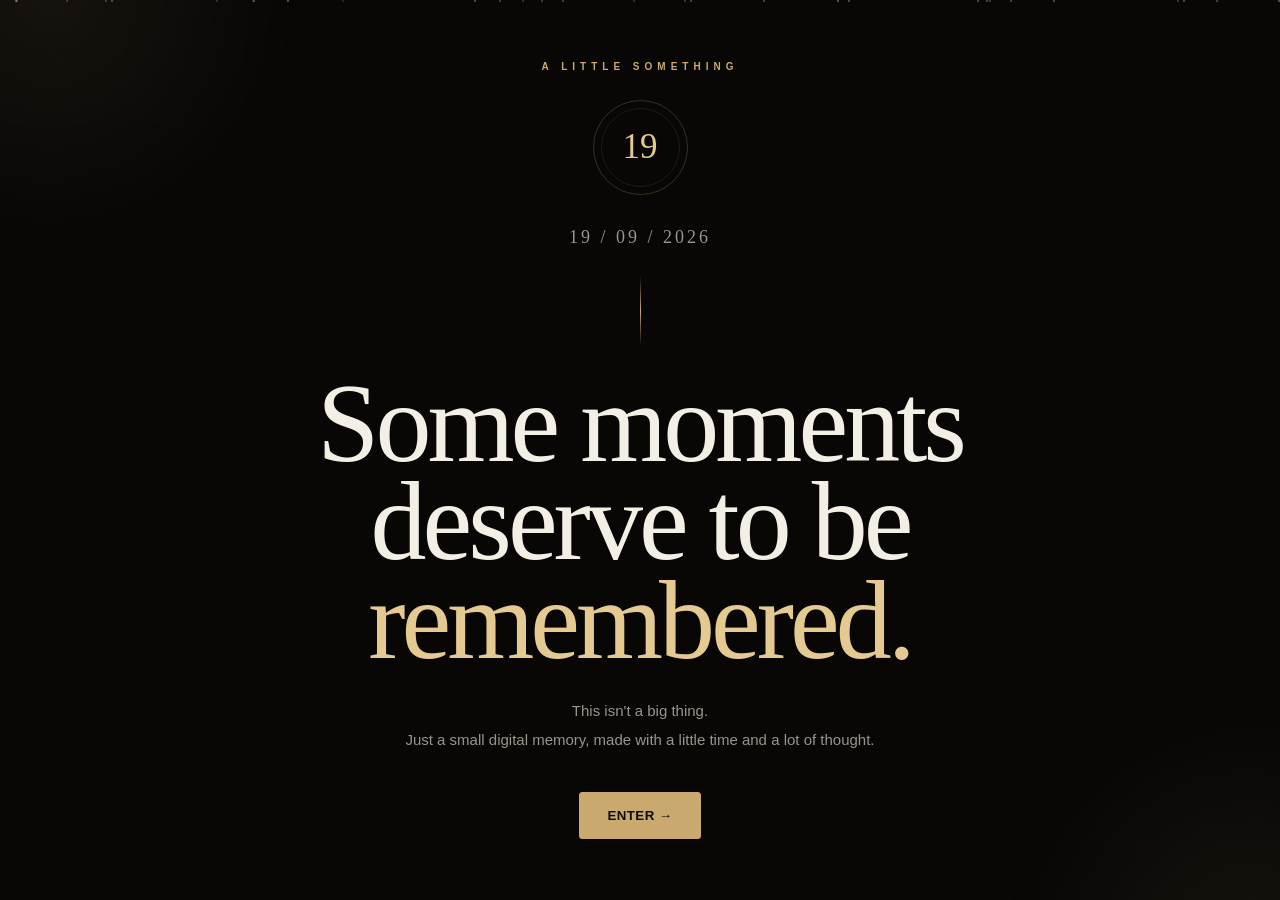
==== commit 00d615a3: "Update index.html" ====
--- a/index.html
+++ b/index.html
@@ -1,7 +1,8 @@
-```html
 <!DOCTYPE html>
 <html lang="en">
+
 <head>
+
 <meta charset="UTF-8">
 <meta name="viewport" content="width=device-width, initial-scale=1.0">
 <meta name="theme-color" content="#080706">
@@ -9,7 +10,10 @@
 <title>A Little Something</title>
 
 <style>
-@import url('https://fonts.googleapis.com/css2?family=Cormorant+Garamond:wght@400;500;600;700&family=DM+Sans:wght@400;500;600;700&family=Playfair+Display:ital,wght@0,500;1,500&display=swap');
+
+/* =========================================================
+   ROOT
+========================================================= */
 
 :root{
     --black:#080706;
@@ -21,6 +25,10 @@
     --line:rgba(201,169,110,.25);
 }
 
+/* =========================================================
+   RESET
+========================================================= */
+
 *{
     margin:0;
     padding:0;
@@ -39,9 +47,9 @@
     overflow-x:hidden;
 }
 
-/* =========================
+/* =========================================================
    BACKGROUND
-========================= */
+========================================================= */
 
 .background{
     position:fixed;
@@ -78,15 +86,24 @@
     position:absolute;
     inset:0;
     opacity:.18;
+
     background-image:
-        linear-gradient(rgba(255,255,255,.025) 1px,transparent 1px),
-        linear-gradient(90deg,rgba(255,255,255,.025) 1px,transparent 1px);
+        linear-gradient(
+            rgba(255,255,255,.025) 1px,
+            transparent 1px
+        ),
+        linear-gradient(
+            90deg,
+            rgba(255,255,255,.025) 1px,
+            transparent 1px
+        );
+
     background-size:60px 60px;
 }
 
-/* =========================
+/* =========================================================
    GOLD DUST
-========================= */
+========================================================= */
 
 .dust{
     position:fixed;
@@ -100,6 +117,7 @@
 }
 
 @keyframes rise{
+
     from{
         transform:translateY(110vh);
         opacity:0;
@@ -117,26 +135,32 @@
         transform:translateY(-10vh);
         opacity:0;
     }
-}
-
-/* =========================
+
+}
+
+/* =========================================================
    MAIN
-========================= */
+========================================================= */
 
 main{
     min-height:100vh;
     width:100%;
+
     display:flex;
     align-items:center;
     justify-content:center;
+
     padding:40px 20px;
 }
 
 .screen{
     width:100%;
     max-width:900px;
+
     display:none;
+
     text-align:center;
+
     animation:appear .8s ease forwards;
 }
 
@@ -145,6 +169,7 @@
 }
 
 @keyframes appear{
+
     from{
         opacity:0;
         transform:translateY(25px);
@@ -154,11 +179,12 @@
         opacity:1;
         transform:translateY(0);
     }
-}
-
-/* =========================
+
+}
+
+/* =========================================================
    COMMON
-========================= */
+========================================================= */
 
 .eyebrow{
     font-size:10px;
@@ -203,14 +229,15 @@
 .description{
     max-width:600px;
     margin:28px auto 38px;
+
     color:var(--muted);
     font-size:15px;
     line-height:1.9;
 }
 
-/* =========================
+/* =========================================================
    BUTTONS
-========================= */
+========================================================= */
 
 .buttons{
     display:flex;
@@ -223,61 +250,84 @@
 button{
     font-family:"DM Sans",sans-serif;
     cursor:pointer;
-    transition:.3s ease;
+    transition:
+        transform .35s ease,
+        background .3s ease,
+        border-color .3s ease,
+        box-shadow .3s ease;
 }
 
 .btn-main{
     background:var(--gold);
     color:#100d08;
+
     border:1px solid var(--gold);
+
     padding:15px 27px;
+
     border-radius:3px;
+
     font-weight:700;
     letter-spacing:.4px;
 }
 
 .btn-main:hover{
     background:var(--gold-light);
+
     transform:translateY(-3px);
-    box-shadow:0 15px 40px rgba(201,169,110,.15);
+
+    box-shadow:
+        0 15px 40px rgba(201,169,110,.15);
 }
 
 .btn-outline{
     background:transparent;
     color:var(--cream);
+
     border:1px solid #3b3730;
+
     padding:15px 27px;
+
     border-radius:3px;
+
     font-weight:500;
 }
 
 .btn-outline:hover{
     border-color:var(--gold);
     color:var(--gold-light);
+
     transform:translateY(-3px);
 }
 
-/* =========================
+/* =========================================================
    OPENING
-========================= */
+========================================================= */
 
 .opening-symbol{
     width:95px;
     height:95px;
+
     border:1px solid var(--line);
     border-radius:50%;
+
     display:flex;
     align-items:center;
     justify-content:center;
+
     margin:0 auto 32px;
+
     position:relative;
 }
 
 .opening-symbol::before{
     content:"";
+
     position:absolute;
     inset:7px;
+
     border:1px solid rgba(201,169,110,.12);
+
     border-radius:50%;
 }
 
@@ -290,37 +340,46 @@
 .opening-line{
     width:1px;
     height:70px;
+
     background:linear-gradient(
         to bottom,
         transparent,
         var(--gold),
         transparent
     );
+
     margin:28px auto;
 }
 
-/* =========================
+/* =========================================================
    CARD
-========================= */
+========================================================= */
 
 .card{
     max-width:720px;
+
     margin:auto;
+
     padding:55px 35px;
+
     border:1px solid #29251f;
+
     background:
         linear-gradient(
             145deg,
             rgba(255,255,255,.025),
             rgba(255,255,255,.005)
         );
+
     position:relative;
 }
 
 .card::before,
 .card::after{
     content:"";
+
     position:absolute;
+
     width:28px;
     height:28px;
 }
@@ -328,6 +387,7 @@
 .card::before{
     top:-1px;
     left:-1px;
+
     border-top:1px solid var(--gold);
     border-left:1px solid var(--gold);
 }
@@ -335,43 +395,105 @@
 .card::after{
     bottom:-1px;
     right:-1px;
+
     border-bottom:1px solid var(--gold);
     border-right:1px solid var(--gold);
 }
 
-/* =========================
+/* =========================================================
    QUESTION
-========================= */
+========================================================= */
 
 .question-mark{
     font-family:"Cormorant Garamond",serif;
     color:var(--gold);
+
     font-size:55px;
+
     margin-bottom:20px;
 }
 
 .small-note{
     font-size:11px;
     color:#625e57;
+
     letter-spacing:2px;
+
     margin-top:25px;
 }
 
-/* =========================
+/* =========================================================
+   QUESTION BUTTON AREA
+========================================================= */
+
+#screen2 .buttons{
+    position:relative;
+
+    min-height:90px;
+
+    width:100%;
+
+    display:flex;
+    justify-content:center;
+    align-items:center;
+
+    gap:14px;
+}
+
+/* YES BUTTON */
+
+#screen2 .btn-main{
+    position:relative;
+
+    z-index:10;
+
+    transform-origin:center center;
+
+    min-width:130px;
+
+    transition:
+        transform .45s cubic-bezier(.2,.8,.2,1),
+        padding .3s ease,
+        box-shadow .3s ease;
+}
+
+/* NOT SURE BUTTON */
+
+#screen2 .btn-outline{
+    position:relative;
+
+    z-index:50;
+
+    min-width:130px;
+
+    background:rgba(8,7,6,.96);
+
+    transition:
+        transform .3s ease,
+        border-color .3s ease;
+}
+
+/* =========================================================
    TERMINAL / MEMORY LOG
-========================= */
+========================================================= */
 
 .log{
     max-width:650px;
+
     margin:35px auto;
+
     background:#0b0a09;
+
     border:1px solid #29251f;
+
     text-align:left;
 }
 
 .log-head{
     padding:12px 16px;
+
     border-bottom:1px solid #24211c;
+
     display:flex;
     align-items:center;
     justify-content:space-between;
@@ -380,23 +502,33 @@
 .log-title{
     font-family:monospace;
     font-size:10px;
+
     color:#706b62;
+
     letter-spacing:1px;
 }
 
 .log-dot{
     width:7px;
     height:7px;
+
     background:var(--gold);
+
     border-radius:50%;
-    box-shadow:0 0 12px rgba(201,169,110,.5);
+
+    box-shadow:
+        0 0 12px rgba(201,169,110,.5);
 }
 
 .log-body{
     padding:23px;
+
     font-family:"Courier New",monospace;
+
     font-size:12px;
+
     line-height:2.2;
+
     color:#878176;
 }
 
@@ -404,23 +536,28 @@
     color:var(--gold-light);
 }
 
-/* =========================
+/* =========================================================
    ENVELOPE
-========================= */
+========================================================= */
 
 .envelope-area{
     height:300px;
+
     display:flex;
     align-items:center;
     justify-content:center;
+
     margin:15px 0 20px;
 }
 
 .envelope{
     width:min(440px,90vw);
     height:260px;
+
     position:relative;
+
     cursor:pointer;
+
     transition:.4s ease;
 }
 
@@ -430,25 +567,39 @@
 
 .envelope-back{
     position:absolute;
+
     inset:20px 0 0;
+
     background:#181510;
+
     border:1px solid #4b402e;
 }
 
 .envelope-paper{
     position:absolute;
+
     left:8%;
     right:8%;
     bottom:5%;
+
     height:82%;
+
     background:#f3eee4;
     color:#211e18;
+
     transform:translateY(18%);
-    transition:.9s cubic-bezier(.2,.8,.2,1);
+
+    transition:
+        .9s cubic-bezier(.2,.8,.2,1);
+
     padding:25px;
+
     text-align:left;
+
     z-index:2;
-    box-shadow:0 15px 35px rgba(0,0,0,.3);
+
+    box-shadow:
+        0 15px 35px rgba(0,0,0,.3);
 }
 
 .envelope.open .envelope-paper{
@@ -462,31 +613,59 @@
 
 .paper-small{
     margin-top:8px;
+
     font-size:9px;
+
     color:#777;
+
     letter-spacing:2px;
 }
 
 .envelope-front{
     position:absolute;
+
     inset:20px 0 0;
+
     background:#211d17;
+
     border:1px solid #594b35;
+
     z-index:4;
-    clip-path:polygon(0 0,50% 48%,100% 0,100% 100%,0 100%);
+
+    clip-path:
+        polygon(
+            0 0,
+            50% 48%,
+            100% 0,
+            100% 100%,
+            0 100%
+        );
 }
 
 .envelope-flap{
     position:absolute;
+
     left:0;
     right:0;
     top:20px;
+
     height:130px;
+
     background:#292319;
+
     border:1px solid #594b35;
-    clip-path:polygon(0 0,50% 100%,100% 0);
+
+    clip-path:
+        polygon(
+            0 0,
+            50% 100%,
+            100% 0
+        );
+
     transform-origin:top;
+
     transition:.8s ease;
+
     z-index:5;
 }
 
@@ -497,39 +676,58 @@
 
 .seal{
     position:absolute;
+
     width:46px;
     height:46px;
+
     border-radius:50%;
+
     background:var(--gold);
+
     color:#15110a;
+
     display:flex;
     align-items:center;
     justify-content:center;
+
     left:50%;
     top:125px;
+
     transform:translateX(-50%);
+
     z-index:6;
+
     font-family:"Cormorant Garamond",serif;
+
     font-size:20px;
 }
 
-/* =========================
+/* =========================================================
    LETTER
-========================= */
+========================================================= */
 
 .letter{
     max-width:760px;
+
     margin:0 auto;
+
     background:#f1ece2;
     color:#25211b;
+
     text-align:left;
+
     padding:55px clamp(25px,7vw,70px);
+
     position:relative;
-    box-shadow:0 35px 90px rgba(0,0,0,.45);
+
+    box-shadow:
+        0 35px 90px rgba(0,0,0,.45);
+
     animation:letterIn 1s ease;
 }
 
 @keyframes letterIn{
+
     from{
         opacity:0;
         transform:scale(.96) translateY(25px);
@@ -539,70 +737,100 @@
         opacity:1;
         transform:scale(1) translateY(0);
     }
+
 }
 
 .letter::before{
     content:"";
+
     position:absolute;
+
     inset:12px;
+
     border:1px solid rgba(60,50,35,.12);
 }
 
 .letter-top{
     display:flex;
+
     justify-content:space-between;
+
     gap:15px;
+
     border-bottom:1px solid #d3cbbb;
+
     padding-bottom:18px;
+
     margin-bottom:30px;
+
     font-size:9px;
+
     letter-spacing:2px;
+
     color:#827a6d;
+
     text-transform:uppercase;
 }
 
 .letter h3{
     font-family:"Cormorant Garamond",serif;
+
     font-size:30px;
+
     font-weight:600;
+
     margin-bottom:25px;
 }
 
 .letter p{
     font-family:"Cormorant Garamond",serif;
+
     font-size:20px;
+
     line-height:1.65;
+
     margin-bottom:18px;
 }
 
 .letter-sign{
     margin-top:35px;
+
     padding-top:22px;
+
     border-top:1px solid #d3cbbb;
+
     font-family:"Cormorant Garamond",serif;
+
     font-size:18px;
 }
 
 .letter-sign strong{
     display:block;
+
     font-size:25px;
+
     margin-top:5px;
 }
 
-/* =========================
+/* =========================================================
    TIMELINE
-========================= */
+========================================================= */
 
 .timeline{
     max-width:650px;
+
     margin:45px auto;
+
     text-align:left;
 }
 
 .timeline-item{
     padding:0 0 40px 35px;
+
     margin-left:8px;
+
     border-left:1px solid #383329;
+
     position:relative;
 }
 
@@ -612,118 +840,169 @@
 
 .timeline-item::before{
     content:"";
+
     position:absolute;
+
     left:-5px;
     top:2px;
+
     width:9px;
     height:9px;
+
     border-radius:50%;
+
     background:var(--gold);
-    box-shadow:0 0 15px rgba(201,169,110,.25);
+
+    box-shadow:
+        0 0 15px rgba(201,169,110,.25);
 }
 
 .timeline-date{
     color:var(--gold);
+
     font-family:monospace;
+
     font-size:10px;
+
     letter-spacing:2px;
+
     margin-bottom:8px;
 }
 
 .timeline-title{
     font-family:"Cormorant Garamond",serif;
+
     font-size:27px;
+
     margin-bottom:6px;
 }
 
 .timeline-text{
     color:#898278;
+
     line-height:1.8;
+
     font-size:14px;
 }
 
-/* =========================
+/* =========================================================
    FINAL
-========================= */
+========================================================= */
 
 .final-ring{
     width:210px;
     height:210px;
+
     margin:0 auto 35px;
+
     border:1px solid var(--line);
+
     border-radius:50%;
+
     display:flex;
+
     align-items:center;
     justify-content:center;
+
     position:relative;
 }
 
 .final-ring::before{
     content:"";
+
     position:absolute;
+
     inset:13px;
+
     border:1px solid rgba(201,169,110,.12);
+
     border-radius:50%;
 }
 
 .final-one{
     font-family:"Cormorant Garamond",serif;
+
     font-size:130px;
+
     line-height:1;
+
     color:var(--gold-light);
+
     font-weight:500;
 }
 
 .final-message{
     max-width:620px;
+
     margin:25px auto;
+
     color:#aaa398;
+
     line-height:1.9;
+
     font-size:15px;
 }
 
 .signature-final{
     margin-top:40px;
+
     color:#6f695f;
+
     font-size:10px;
+
     letter-spacing:3px;
+
     text-transform:uppercase;
 }
 
 .signature-final span{
     display:block;
+
     color:var(--gold);
+
     margin-top:10px;
 }
 
-/* =========================
+/* =========================================================
    TOAST
-========================= */
+========================================================= */
 
 .toast{
     position:fixed;
+
     left:50%;
     bottom:30px;
+
     transform:translate(-50%,25px);
+
     padding:12px 18px;
+
     background:#17140f;
+
     border:1px solid #4b402e;
+
     color:var(--cream);
+
     font-size:12px;
+
     opacity:0;
+
     pointer-events:none;
+
     transition:.35s ease;
+
     z-index:100;
 }
 
 .toast.show{
     opacity:1;
+
     transform:translate(-50%,0);
 }
 
-/* =========================
+/* =========================================================
    MOBILE
-========================= */
+========================================================= */
 
 @media(max-width:600px){
 
@@ -760,6 +1039,29 @@
         flex-direction:column;
     }
 
+    /* Keep question buttons usable */
+    #screen2 .buttons{
+        min-height:145px;
+
+        flex-direction:column;
+
+        gap:18px;
+    }
+
+    #screen2 .btn-main,
+    #screen2 .btn-outline{
+        width:100%;
+        max-width:280px;
+    }
+
+    #screen2 .btn-main{
+        transform-origin:center;
+    }
+
+    #screen2 .btn-outline{
+        z-index:50;
+    }
+
     .buttons{
         flex-direction:column;
     }
@@ -772,16 +1074,87 @@
     .envelope-area{
         height:270px;
     }
-}
+
+    .final-ring{
+        width:180px;
+        height:180px;
+    }
+
+    .final-one{
+        font-size:110px;
+    }
+
+}
+
+/* =========================================================
+   VERY SMALL PHONES
+========================================================= */
+
+@media(max-width:380px){
+
+    h1{
+        font-size:50px;
+    }
+
+    h2{
+        font-size:38px;
+    }
+
+    .card{
+        padding:35px 16px;
+    }
+
+    .question-mark{
+        font-size:48px;
+    }
+
+    .letter{
+        padding:35px 20px;
+    }
+
+    .letter p{
+        font-size:17px;
+    }
+
+}
+
+/* =========================================================
+   REDUCED MOTION
+========================================================= */
+
+@media(prefers-reduced-motion:reduce){
+
+    *,
+    *::before,
+    *::after{
+        animation-duration:.01ms !important;
+        animation-iteration-count:1 !important;
+        transition-duration:.01ms !important;
+        scroll-behavior:auto !important;
+    }
+
+}
+
 </style>
+
 </head>
 
+
 <body>
 
+
+<!-- ========================================================
+     BACKGROUND
+========================================================= -->
+
 <div class="background">
+
     <div class="glow one"></div>
+
     <div class="glow two"></div>
+
     <div class="grid"></div>
+
 </div>
 
 <div id="dust"></div>
@@ -789,9 +1162,10 @@
 
 <main>
 
-<!-- ==================================================
+
+<!-- ========================================================
      SCREEN 1 — OPENING
-================================================== -->
+========================================================= -->
 
 <section class="screen active" id="screen1">
 
@@ -824,16 +1198,19 @@
         made with a little time and a lot of thought.
     </p>
 
-    <button class="btn-main" onclick="goTo(2)">
+    <button
+        class="btn-main"
+        onclick="goTo(2)"
+    >
         ENTER →
     </button>
 
 </section>
 
 
-<!-- ==================================================
+<!-- ========================================================
      SCREEN 2 — QUESTION
-================================================== -->
+========================================================= -->
 
 <section class="screen" id="screen2">
 
@@ -843,12 +1220,16 @@
 
     <div class="card">
 
-        <div class="question-mark">?</div>
+        <div class="question-mark">
+            ?
+        </div>
 
         <h2>
             Do you remember
             <br>
-            <span class="gold">19.09.2025?</span>
+            <span class="gold">
+                19.09.2025?
+            </span>
         </h2>
 
         <p class="description">
@@ -859,11 +1240,17 @@
 
         <div class="buttons">
 
-            <button class="btn-main" onclick="yesRemember()">
+            <button
+                class="btn-main"
+                onclick="yesRemember()"
+            >
                 YES, I DO
             </button>
 
-            <button class="btn-outline" onclick="notSure()">
+            <button
+                class="btn-outline"
+                onclick="notSure()"
+            >
                 NOT SURE
             </button>
 
@@ -878,9 +1265,9 @@
 </section>
 
 
-<!-- ==================================================
+<!-- ========================================================
      SCREEN 3 — REVEAL
-================================================== -->
+========================================================= -->
 
 <section class="screen" id="screen3">
 
@@ -891,25 +1278,30 @@
     <div class="log">
 
         <div class="log-head">
+
             <div class="log-title">
                 MEMORY_LOG.TXT
             </div>
 
             <div class="log-dot"></div>
+
         </div>
 
         <div class="log-body">
 
             <div>
-                &gt; Date: <span>19.09.2025</span>
+                &gt; Date:
+                <span>19.09.2025</span>
             </div>
 
             <div>
-                &gt; Place: <span>JITD</span>
+                &gt; Place:
+                <span>JITD</span>
             </div>
 
             <div>
-                &gt; Status: <span>BEGINNING</span>
+                &gt; Status:
+                <span>BEGINNING</span>
             </div>
 
             <div>
@@ -927,7 +1319,9 @@
     <h2>
         And somehow,
         <br>
-        <span class="gold">one year passed.</span>
+        <span class="gold">
+            one year passed.
+        </span>
     </h2>
 
     <p class="description">
@@ -937,16 +1331,19 @@
         debugging and small victories.
     </p>
 
-    <button class="btn-main" onclick="goTo(4)">
+    <button
+        class="btn-main"
+        onclick="goTo(4)"
+    >
         CONTINUE →
     </button>
 
 </section>
 
 
-<!-- ==================================================
+<!-- ========================================================
      SCREEN 4 — ONE YEAR
-================================================== -->
+========================================================= -->
 
 <section class="screen" id="screen4">
 
@@ -959,7 +1356,9 @@
         <h2>
             One year.
             <br>
-            <span class="gold">Already?</span>
+            <span class="gold">
+                Already?
+            </span>
         </h2>
 
         <p class="description">
@@ -970,11 +1369,17 @@
 
         <div class="buttons">
 
-            <button class="btn-main" onclick="goTo(5)">
+            <button
+                class="btn-main"
+                onclick="goTo(5)"
+            >
                 YES ✨
             </button>
 
-            <button class="btn-outline" onclick="noWay()">
+            <button
+                class="btn-outline"
+                onclick="noWay()"
+            >
                 THAT FAST?
             </button>
 
@@ -985,9 +1390,9 @@
 </section>
 
 
-<!-- ==================================================
+<!-- ========================================================
      SCREEN 5 — ENVELOPE
-================================================== -->
+========================================================= -->
 
 <section class="screen" id="screen5">
 
@@ -998,7 +1403,9 @@
     <h2>
         I wrote
         <br>
-        <span class="gold">something.</span>
+        <span class="gold">
+            something.
+        </span>
     </h2>
 
     <p class="description">
@@ -1011,11 +1418,16 @@
 
     <div class="envelope-area">
 
-        <div class="envelope" id="envelope" onclick="openEnvelope()">
+        <div
+            class="envelope"
+            id="envelope"
+            onclick="openEnvelope()"
+        >
 
             <div class="envelope-back"></div>
 
             <div class="envelope-paper">
+
                 <div class="paper-title">
                     A Letter
                 </div>
@@ -1023,6 +1435,7 @@
                 <div class="paper-small">
                     FROM A STUDENT
                 </div>
+
             </div>
 
             <div class="envelope-flap"></div>
@@ -1037,16 +1450,19 @@
 
     </div>
 
-    <button class="btn-outline" onclick="openEnvelope()">
+    <button
+        class="btn-outline"
+        onclick="openEnvelope()"
+    >
         OPEN THE LETTER
     </button>
 
 </section>
 
 
-<!-- ==================================================
+<!-- ========================================================
      SCREEN 6 — LETTER
-================================================== -->
+========================================================= -->
 
 <section class="screen" id="screen6">
 
@@ -1057,8 +1473,15 @@
     <div class="letter">
 
         <div class="letter-top">
-            <span>JITD</span>
-            <span>19 / 09 / 2026</span>
+
+            <span>
+                JITD
+            </span>
+
+            <span>
+                19 / 09 / 2026
+            </span>
+
         </div>
 
         <h3>
@@ -1125,25 +1548,37 @@
         </p>
 
         <div class="letter-sign">
+
             With respect and gratitude,
-            <strong>Your Student,</strong>
-            <strong>Maha</strong>
+
+            <strong>
+                Your Student,
+            </strong>
+
+            <strong>
+                Maha
+            </strong>
+
         </div>
 
     </div>
 
-    <br><br>
-
-    <button class="btn-main" onclick="goTo(7)">
+    <br>
+    <br>
+
+    <button
+        class="btn-main"
+        onclick="goTo(7)"
+    >
         KEEP GOING →
     </button>
 
 </section>
 
 
-<!-- ==================================================
+<!-- ========================================================
      SCREEN 7 — JOURNEY
-================================================== -->
+========================================================= -->
 
 <section class="screen" id="screen7">
 
@@ -1217,16 +1652,19 @@
 
     </div>
 
-    <button class="btn-main" onclick="goTo(8)">
+    <button
+        class="btn-main"
+        onclick="goTo(8)"
+    >
         ONE LAST SCREEN →
     </button>
 
 </section>
 
 
-<!-- ==================================================
+<!-- ========================================================
      SCREEN 8 — FINAL
-================================================== -->
+========================================================= -->
 
 <section class="screen" id="screen8">
 
@@ -1244,7 +1682,9 @@
 
     <h2>
         YEAR
-        <span class="gold">COMPLETE.</span>
+        <span class="gold">
+            COMPLETE.
+        </span>
     </h2>
 
     <p class="final-message">
@@ -1267,37 +1707,56 @@
     </h2>
 
     <p class="final-message">
+
         For the guidance.
         <br>
         For the encouragement.
         <br>
         And for being part of the journey.
+
     </p>
 
     <div class="signature-final">
+
         A small website
-        <span>from your student ✦</span>
+
+        <span>
+            from your student ✦
+        </span>
+
     </div>
 
 </section>
 
+
 </main>
 
 
-<div class="toast" id="toast"></div>
+<!-- ========================================================
+     TOAST
+========================================================= -->
+
+<div
+    class="toast"
+    id="toast"
+></div>
 
 
 <script>
 
-/* =========================
+/* =========================================================
    SCREEN NAVIGATION
-========================= */
+========================================================= */
 
 function goTo(number){
 
-    document.querySelectorAll(".screen").forEach(screen=>{
-        screen.classList.remove("active");
-    });
+    document
+        .querySelectorAll(".screen")
+        .forEach(screen => {
+
+            screen.classList.remove("active");
+
+        });
 
     const next =
         document.getElementById("screen" + number);
@@ -1316,24 +1775,30 @@
 }
 
 
-/* =========================
+/* =========================================================
    MEMORY YES
-========================= */
+========================================================= */
 
 function yesRemember(){
 
-    showToast("Memory confirmed ✦");
-
-    setTimeout(()=>{
+    showToast(
+        "Memory confirmed ✦"
+    );
+
+    setTimeout(() => {
+
         goTo(3);
+
     },700);
 
 }
 
 
-/* =========================
+/* =========================================================
    MEMORY NOT SURE
-========================= */
+   YES BUTTON GROWS
+   NOT SURE STAYS CLICKABLE
+========================================================= */
 
 let unsureCount = 0;
 
@@ -1341,60 +1806,149 @@
 
     const messages = [
 
-        "Think again...",
+        "Think again... 👀",
 
         "19 September 2025...",
 
         "A clue: JITD.",
 
-        "One new chapter began.",
-
-        "Okay... one last hint ✦"
+        "Something started that day...",
+
+        "You're getting closer... ✦",
+
+        "Maybe the YES button knows something 😌"
 
     ];
 
+    /* Show the current hint */
+
     showToast(
-        messages[Math.min(unsureCount, messages.length-1)]
+        messages[
+            Math.min(
+                unsureCount,
+                messages.length - 1
+            )
+        ]
     );
 
+    /* Increase click counter */
+
     unsureCount++;
 
-    if(unsureCount >= 5){
-
-        setTimeout(()=>{
-            goTo(3);
-        },1200);
-
-    }
-
-}
-
-
-/* =========================
+
+    /* =====================================================
+       FIND BOTH BUTTONS
+    ===================================================== */
+
+    const yesButton =
+        document.querySelector(
+            "#screen2 .btn-main"
+        );
+
+    const noButton =
+        document.querySelector(
+            "#screen2 .btn-outline"
+        );
+
+
+    if(!yesButton || !noButton){
+        return;
+    }
+
+
+    /* =====================================================
+       GROW YES BUTTON
+       
+       1 click  = 1.12
+       2 clicks = 1.24
+       3 clicks = 1.36
+       4 clicks = 1.48
+       5 clicks = 1.60
+       6 clicks = 1.72
+    ===================================================== */
+
+    const growth =
+        Math.min(
+            1 + unsureCount * 0.12,
+            1.72
+        );
+
+
+    yesButton.style.transform =
+        `scale(${growth})`;
+
+
+    /* YES stays behind NOT SURE */
+
+    yesButton.style.zIndex = "10";
+
+
+    /* =====================================================
+       NOT SURE ALWAYS STAYS CLICKABLE
+    ===================================================== */
+
+    noButton.style.position = "relative";
+
+    noButton.style.zIndex = "50";
+
+
+    /*
+       This prevents the growing YES button from
+       blocking the NOT SURE button.
+    */
+
+    noButton.style.pointerEvents = "auto";
+
+
+    /* =====================================================
+       AFTER 6 CLICKS
+    ===================================================== */
+
+    if(unsureCount >= 6){
+
+        yesButton.innerHTML =
+            "YES, I REMEMBER ✦";
+
+        showToast(
+            "Okay... I think you remember now. 😄"
+        );
+
+    }
+
+}
+
+
+/* =========================================================
    ONE YEAR
-========================= */
+========================================================= */
 
 function noWay(){
 
-    showToast("Yes... an entire year. ✦");
-
-    setTimeout(()=>{
+    showToast(
+        "Yes... an entire year. ✦"
+    );
+
+    setTimeout(() => {
+
         goTo(5);
+
     },1000);
 
 }
 
 
-/* =========================
+/* =========================================================
    ENVELOPE
-========================= */
+========================================================= */
 
 let envelopeOpened = false;
 
 function openEnvelope(){
 
     const envelope =
-        document.getElementById("envelope");
+        document.getElementById(
+            "envelope"
+        );
 
     if(!envelopeOpened){
 
@@ -1402,10 +1956,14 @@
 
         envelopeOpened = true;
 
-        showToast("Opening your letter...");
-
-        setTimeout(()=>{
+        showToast(
+            "Opening your letter..."
+        );
+
+        setTimeout(() => {
+
             goTo(6);
+
         },1300);
 
     }else{
@@ -1417,55 +1975,64 @@
 }
 
 
-/* =========================
+/* =========================================================
    TOAST
-========================= */
+========================================================= */
 
 function showToast(message){
 
     const toast =
-        document.getElementById("toast");
+        document.getElementById(
+            "toast"
+        );
 
     toast.textContent = message;
 
     toast.classList.add("show");
 
-    setTimeout(()=>{
+    setTimeout(() => {
+
         toast.classList.remove("show");
+
     },1900);
 
 }
 
 
-/* =========================
+/* =========================================================
    GOLD DUST
-========================= */
+========================================================= */
 
 function createDust(){
 
     const container =
-        document.getElementById("dust");
-
-    for(let i=0;i<32;i++){
+        document.getElementById(
+            "dust"
+        );
+
+    for(let i = 0; i < 32; i++){
 
         const particle =
             document.createElement("div");
 
-        particle.className="dust";
+        particle.className =
+            "dust";
 
         particle.style.left =
-            Math.random()*100 + "vw";
+            Math.random() * 100 + "vw";
 
         particle.style.animationDuration =
-            (7 + Math.random()*9) + "s";
+            (7 + Math.random() * 9) + "s";
 
         particle.style.animationDelay =
-            (-Math.random()*12) + "s";
+            (-Math.random() * 12) + "s";
 
         particle.style.opacity =
-            .15 + Math.random()*.35;
-
-        container.appendChild(particle);
+            .15 + Math.random() * .35;
+
+        container.appendChild(
+            particle
+        );
 
     }
 
@@ -1474,30 +2041,39 @@
 createDust();
 
 
-/* =========================
+/* =========================================================
    KEYBOARD SUPPORT
-========================= */
-
-document.addEventListener("keydown",function(event){
-
-    if(event.key === "Enter"){
-
-        const active =
-            document.querySelector(".screen.active");
-
-        const button =
-            active?.querySelector(".btn-main");
-
-        if(button){
-            button.click();
+========================================================= */
+
+document.addEventListener(
+    "keydown",
+    function(event){
+
+        if(event.key === "Enter"){
+
+            const active =
+                document.querySelector(
+                    ".screen.active"
+                );
+
+            const button =
+                active?.querySelector(
+                    ".btn-main"
+                );
+
+            if(button){
+
+                button.click();
+
+            }
+
         }
 
     }
-
-});
+);
 
 </script>
 
 </body>
+
 </html>
-```
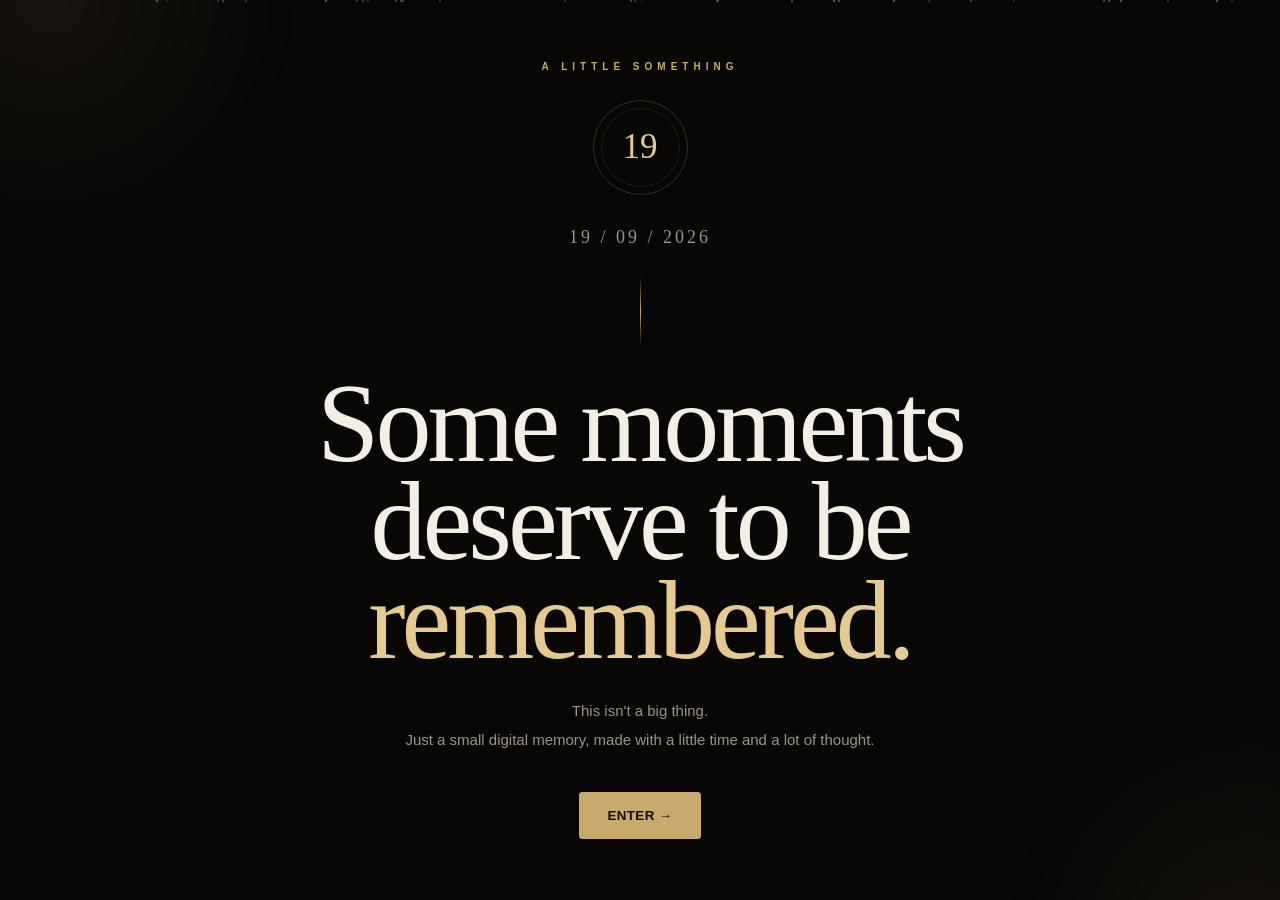
==== commit fea7ed87: "Update thank you message in index.html" ====
--- a/index.html
+++ b/index.html
@@ -1532,7 +1532,7 @@
         </p>
 
         <p>
-            Thank you for being a mentor, a guide,
+            Thank you so much sir for being a mentor, a guide,
             and someone who made learning feel possible.
         </p>
 
@@ -1552,11 +1552,11 @@
             With respect and gratitude,
 
             <strong>
-                Your Student,
+                Your first Student,
             </strong>
 
             <strong>
-                Maha
+                Mahalakshmi K💙
             </strong>
 
         </div>
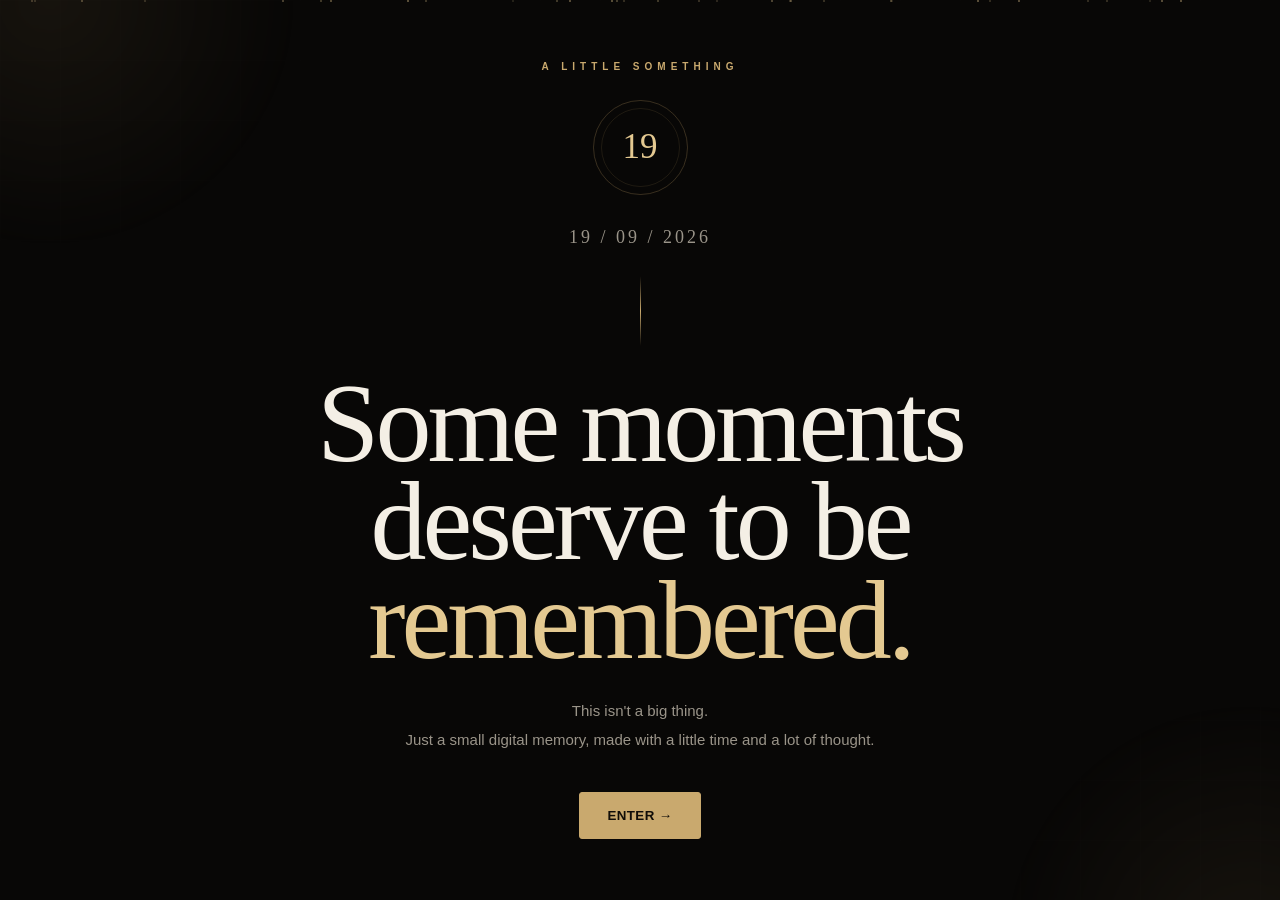
==== commit f8b1de9b: "Update status and mentor information in index.html" ====
--- a/index.html
+++ b/index.html
@@ -1300,13 +1300,18 @@
             </div>
 
             <div>
-                &gt; Status:
-                <span>BEGINNING</span>
-            </div>
-
-            <div>
-                &gt; One new chapter detected...
-            </div>
+    &gt; Status:
+    <span>BEGINNING</span>
+</div>
+
+<div>
+    &gt; Mentor And Guide:
+    <span>Pruthviraj Mundargi</span>
+</div>
+
+<div>
+    &gt; One new chapter detected...
+</div>
 
             <div>
                 &gt; One year later...
@@ -1485,7 +1490,7 @@
         </div>
 
         <h3>
-            Dear Sir,
+            Dear Code Blaster,
         </h3>
 
         <p>
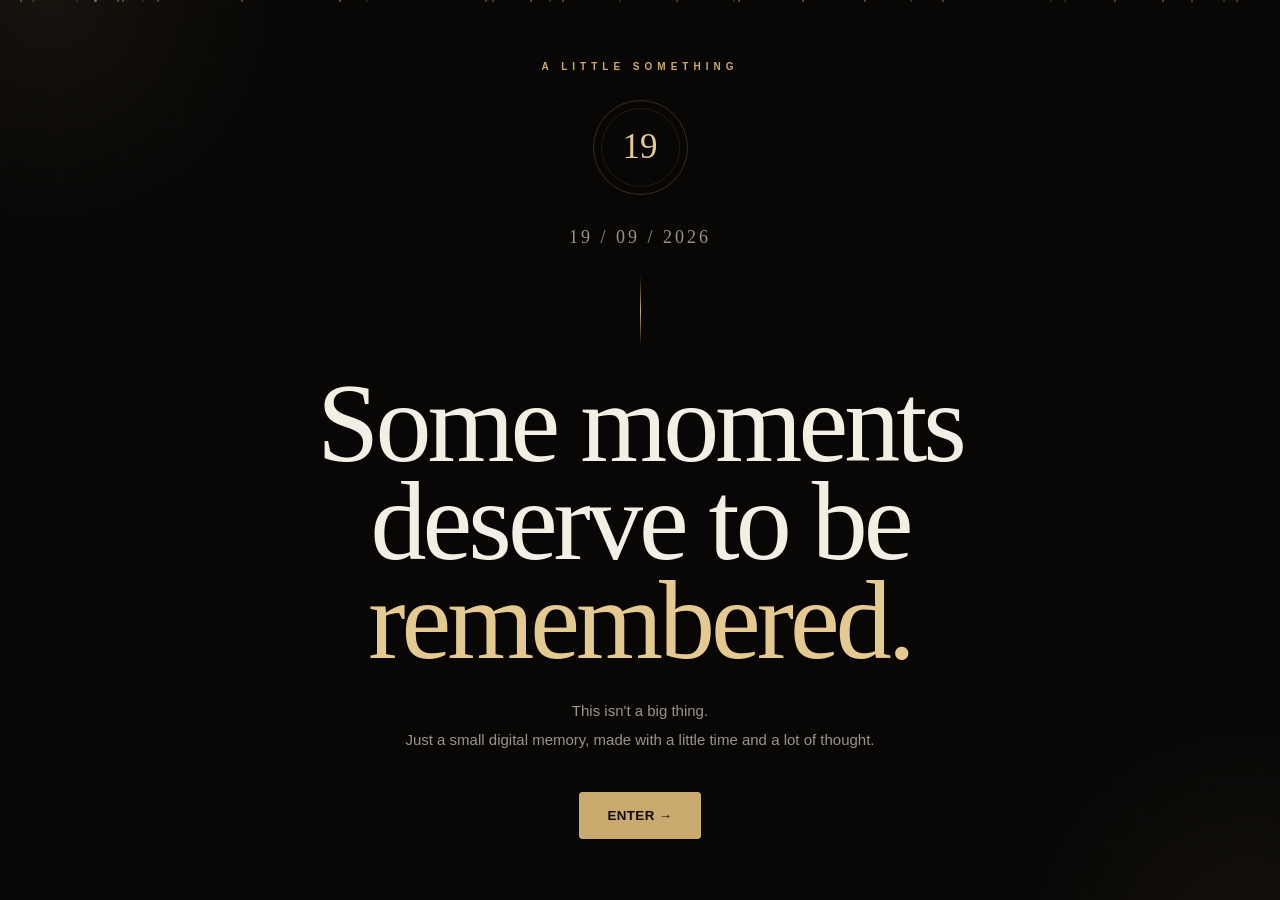
==== commit 719203f2: "Add reflection on important memory in index.html Added a paragraph reflecting on a significant memor" ====
--- a/index.html
+++ b/index.html
@@ -1501,6 +1501,15 @@
         <p>
             But for some of us at JITD, it became
             the beginning of a journey.
+            When you came to our college that day,
+            I was genuinely shocked.
+
+            I knew you had studied in the USA,
+            so seeing you here made me wonder,
+            “Why did he come here?”
+
+            I had no idea then
+            that your arrival would become such an important memory for me.
         </p>
 
         <p>
